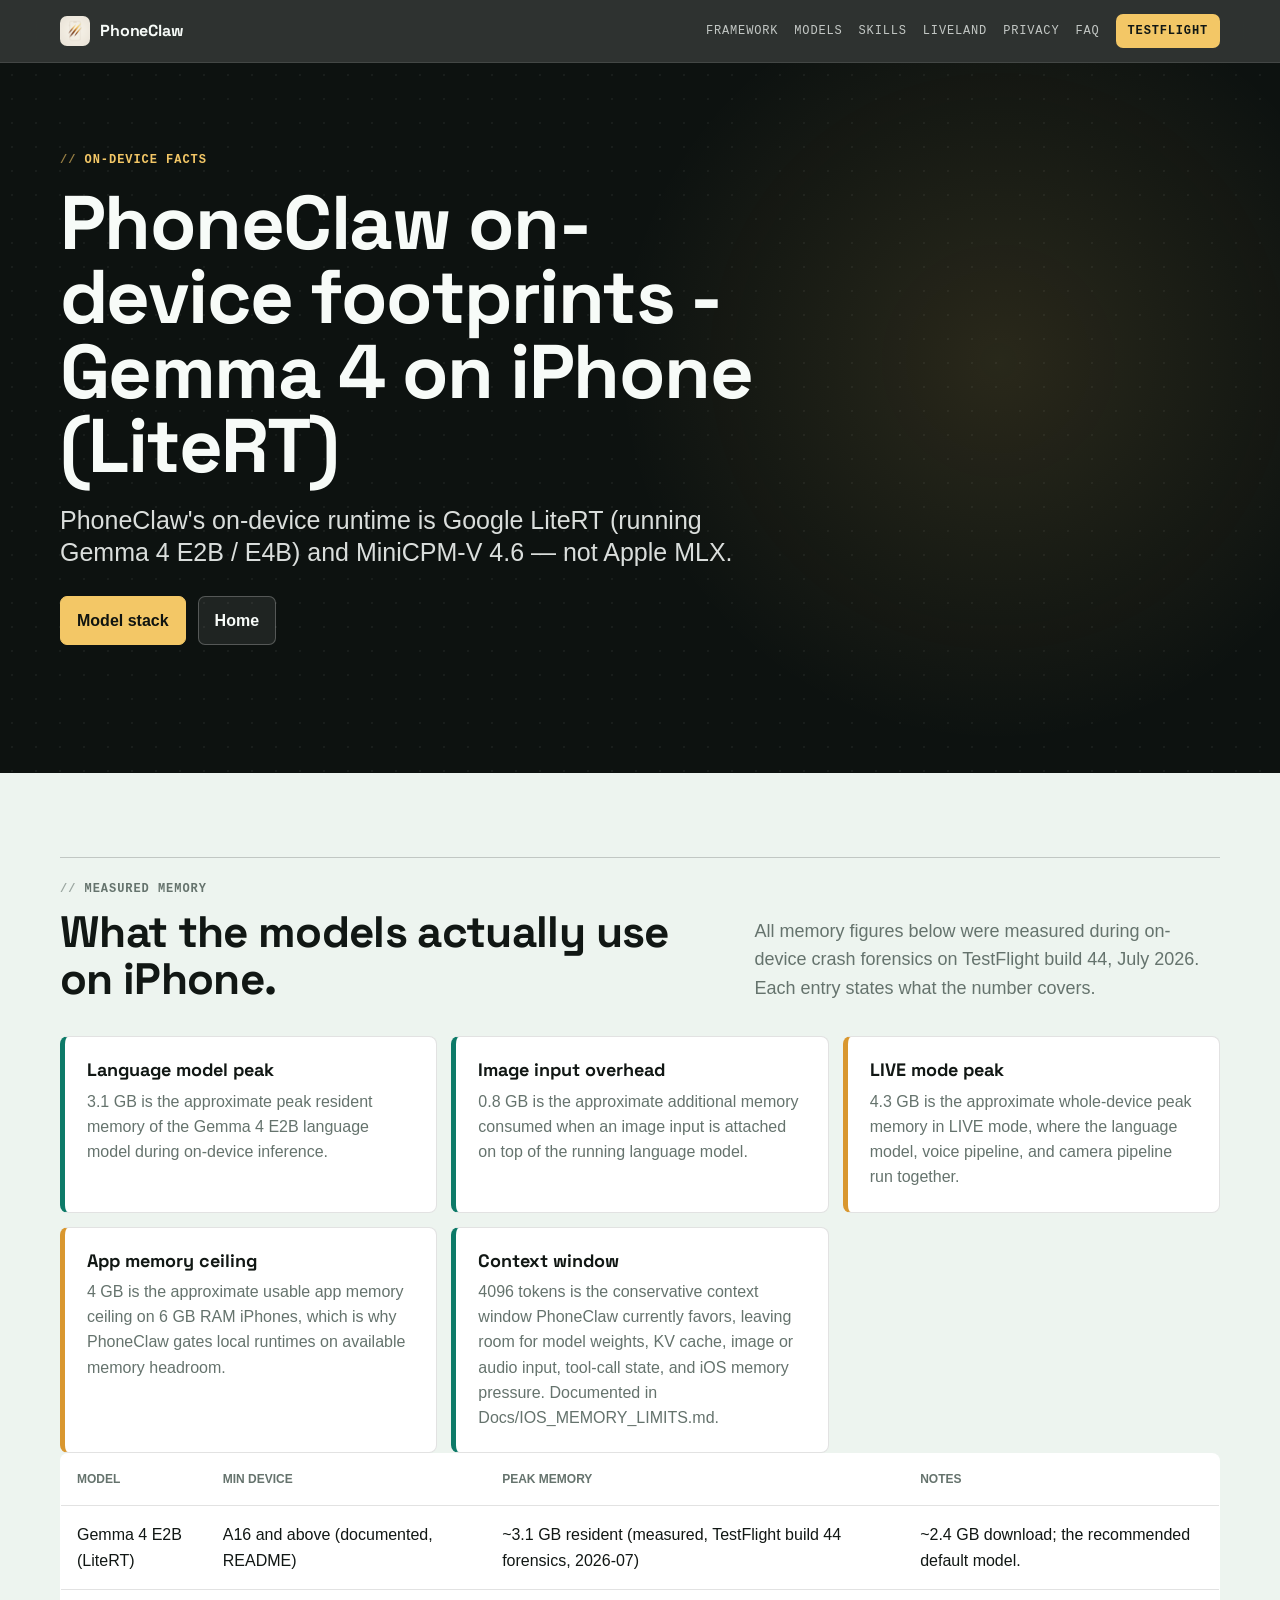
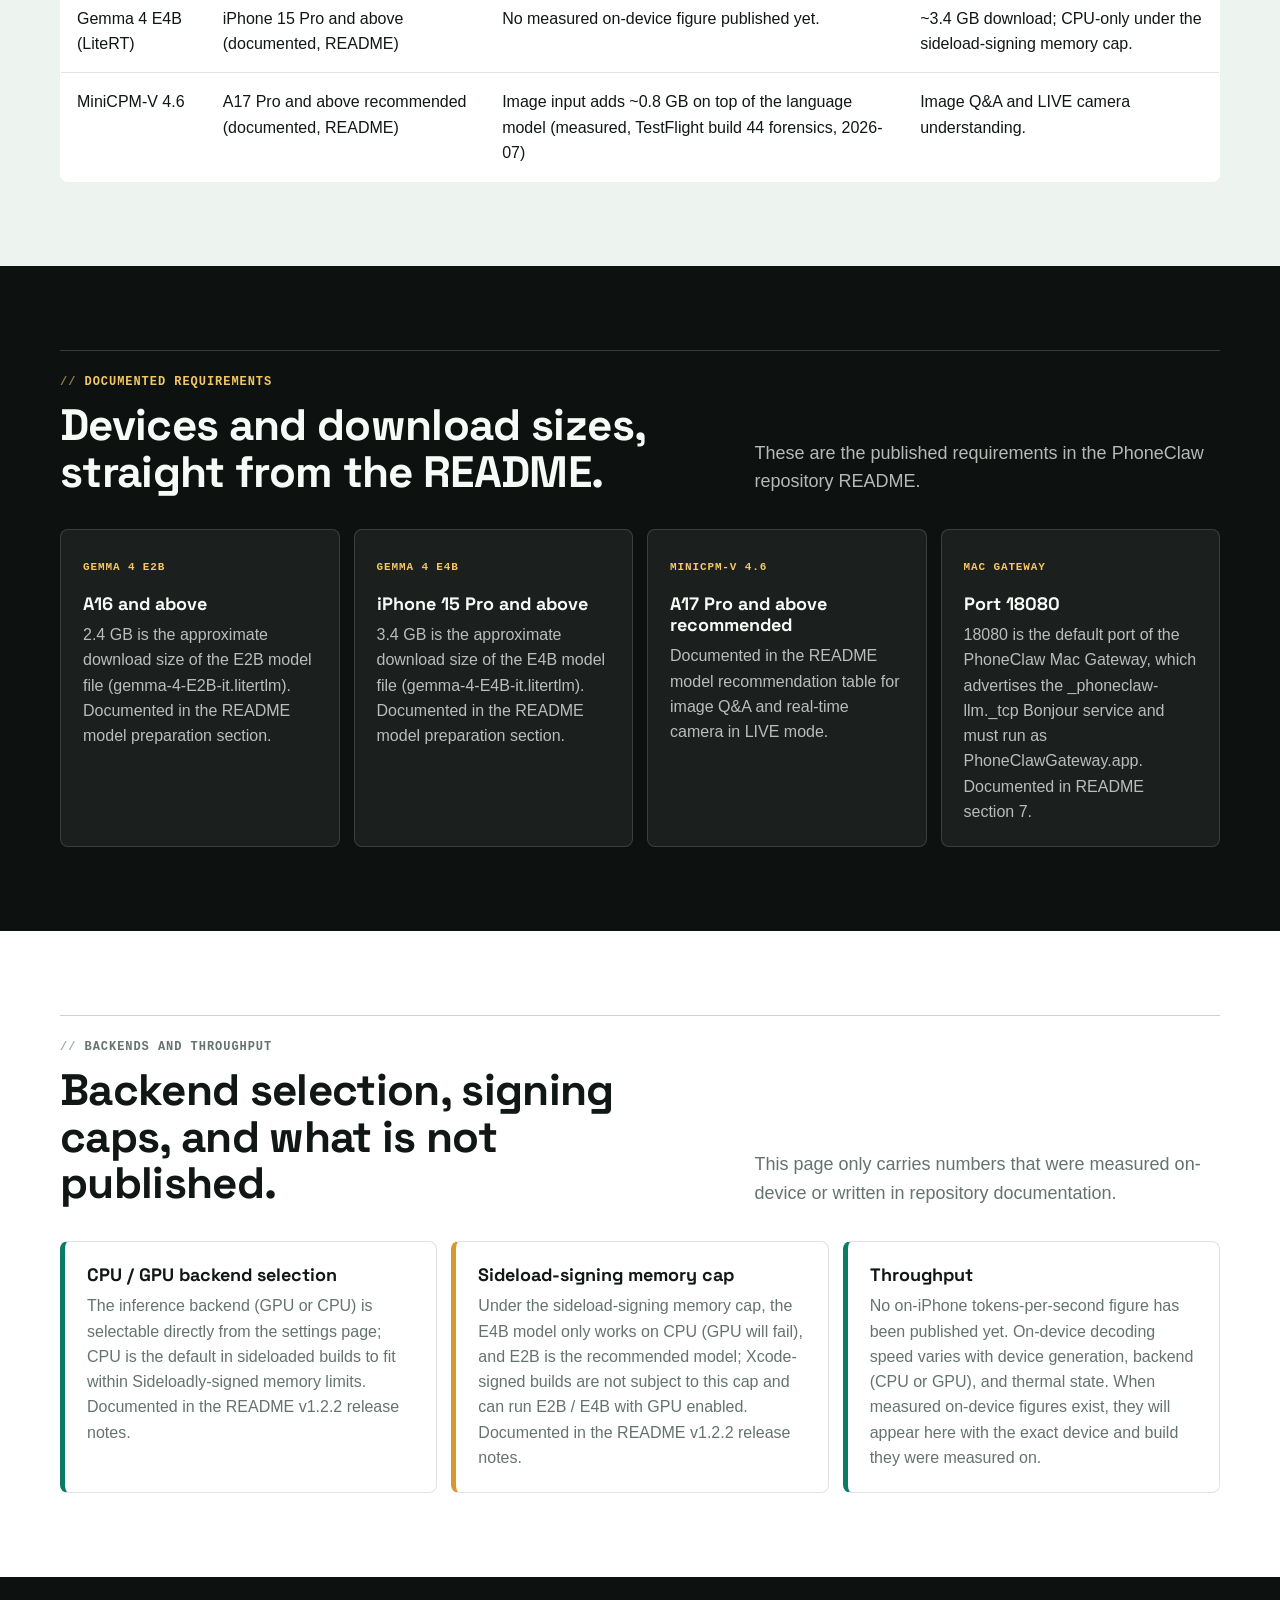
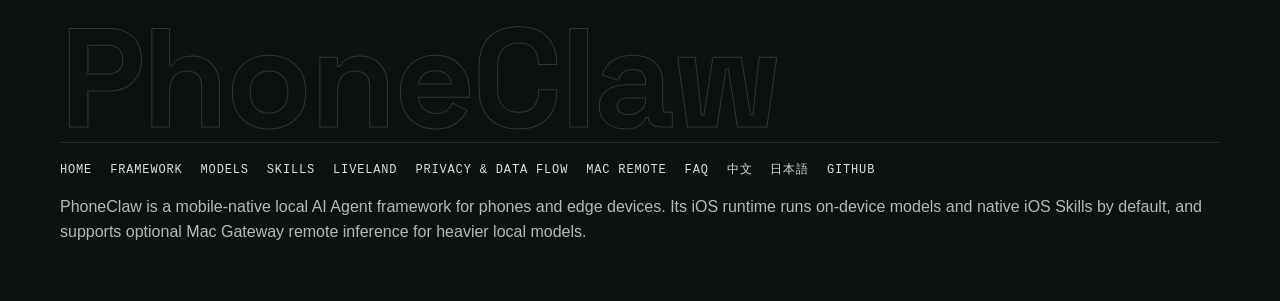
==== site/benchmarks/index.html @ a4906309 "Import PhoneClaw with default Crisp skill routing" ====
<!doctype html>
<html lang="en">
<head>
<meta charset="utf-8">
<meta name="viewport" content="width=device-width, initial-scale=1">
<title>PhoneClaw on-device footprints - Gemma 4 on iPhone (LiteRT)</title>
<meta name="description" content="Measured on-device memory footprints and documented device requirements for running Gemma 4 E2B / E4B via LiteRT and MiniCPM-V 4.6 on iPhone: peak resident memory, image-input overhead, LIVE mode peak, download sizes, and backend caveats.">
<meta name="robots" content="index,follow,max-image-preview:large">
<link rel="canonical" href="https://tangzhiyin.github.io/PhoneClaw_Crisp/benchmarks/">

<meta property="og:type" content="article">
<meta property="og:site_name" content="PhoneClaw">
<meta property="og:title" content="PhoneClaw on-device footprints - Gemma 4 on iPhone (LiteRT)">
<meta property="og:description" content="Measured memory footprints and documented device requirements for Gemma 4 E2B / E4B via LiteRT and MiniCPM-V 4.6 on iPhone. Every figure lists its source and measurement date.">
<meta property="og:url" content="https://tangzhiyin.github.io/PhoneClaw_Crisp/benchmarks/">
<meta property="og:image" content="https://tangzhiyin.github.io/PhoneClaw_Crisp/assets/social-card.png">
<meta name="twitter:card" content="summary_large_image">
<meta name="twitter:title" content="PhoneClaw on-device footprints - Gemma 4 on iPhone (LiteRT)">
<meta name="twitter:description" content="Measured memory footprints and documented device requirements for on-device Gemma 4 on iPhone.">
<meta name="twitter:image" content="https://tangzhiyin.github.io/PhoneClaw_Crisp/assets/social-card.png">

<link rel="icon" href="../assets/app-icon.png">
<link rel="stylesheet" href="../assets/style.css">
<script type="application/ld+json">
{
  "@context": "https://schema.org",
  "@graph": [
    {
      "@type": "TechArticle",
      "@id": "https://tangzhiyin.github.io/PhoneClaw_Crisp/benchmarks/#article",
      "headline": "PhoneClaw on-device footprints - Gemma 4 on iPhone (LiteRT)",
      "description": "Measured on-device memory footprints and documented device requirements for running Gemma 4 E2B / E4B via LiteRT and MiniCPM-V 4.6 on iPhone.",
      "url": "https://tangzhiyin.github.io/PhoneClaw_Crisp/benchmarks/",
      "image": "https://tangzhiyin.github.io/PhoneClaw_Crisp/assets/social-card.png",
      "datePublished": "2026-08-06",
      "dateModified": "2026-08-06",
      "author": {
        "@type": "Organization",
        "@id": "https://tangzhiyin.github.io/PhoneClaw_Crisp/#organization",
        "name": "PhoneClaw"
      },
      "about": {
        "@type": "SoftwareApplication",
        "@id": "https://tangzhiyin.github.io/PhoneClaw_Crisp/#software",
        "name": "PhoneClaw"
      }
    },
    {
      "@type": "BreadcrumbList",
      "@id": "https://tangzhiyin.github.io/PhoneClaw_Crisp/benchmarks/#breadcrumb",
      "itemListElement": [
        { "@type": "ListItem", "position": 1, "name": "PhoneClaw", "item": "https://tangzhiyin.github.io/PhoneClaw_Crisp/" },
        { "@type": "ListItem", "position": 2, "name": "On-device footprints", "item": "https://tangzhiyin.github.io/PhoneClaw_Crisp/benchmarks/" }
      ]
    }
  ]
}
</script>
</head>
<body>

<nav class="site-nav">
  <div class="wrap">
    <a class="brand" href="../"><img src="../assets/app-icon.png" alt="">PhoneClaw</a>
    <div class="nav-links">
      <a href="../mobile-agent-framework/">Framework</a>
      <a href="../on-device-gemma/">Models</a>
      <a href="../skills/">Skills</a>
      <a href="../liveland/">LiveLand</a>
      <a href="../privacy/">Privacy</a>
      <a href="../faq/">FAQ</a>
      <a class="nav-cta" href="https://testflight.apple.com/join/YuUSwq78">TestFlight</a>
    </div>
  </div>
</nav>

<header class="hero">
  <div class="wrap">
    <div class="hero-content">
      <p class="eyebrow">On-device facts</p>
      <h1>PhoneClaw on-device footprints - Gemma 4 on iPhone (LiteRT)</h1>
      <p class="lede">PhoneClaw's on-device runtime is Google LiteRT (running Gemma 4 E2B / E4B) and MiniCPM-V 4.6 — not Apple MLX.</p>
      <div class="hero-actions">
        <a class="button primary" href="../on-device-gemma/">Model stack</a>
        <a class="button" href="../">Home</a>
      </div>
    </div>
  </div>
</header>

<main>
  <section class="band light">
    <div class="wrap">
      <div class="section-head">
        <div>
          <p class="section-kicker">Measured memory</p>
          <h2>What the models actually use on iPhone.</h2>
        </div>
        <p class="section-copy">All memory figures below were measured during on-device crash forensics on TestFlight build 44, July 2026. Each entry states what the number covers.</p>
      </div>
      <div class="flow">
        <article class="data-row">
          <h3>Language model peak</h3>
          <p>3.1 GB is the approximate peak resident memory of the Gemma 4 E2B language model during on-device inference.</p>
        </article>
        <article class="data-row">
          <h3>Image input overhead</h3>
          <p>0.8 GB is the approximate additional memory consumed when an image input is attached on top of the running language model.</p>
        </article>
        <article class="data-row warn">
          <h3>LIVE mode peak</h3>
          <p>4.3 GB is the approximate whole-device peak memory in LIVE mode, where the language model, voice pipeline, and camera pipeline run together.</p>
        </article>
        <article class="data-row warn">
          <h3>App memory ceiling</h3>
          <p>4 GB is the approximate usable app memory ceiling on 6 GB RAM iPhones, which is why PhoneClaw gates local runtimes on available memory headroom.</p>
        </article>
        <article class="data-row">
          <h3>Context window</h3>
          <p>4096 tokens is the conservative context window PhoneClaw currently favors, leaving room for model weights, KV cache, image or audio input, tool-call state, and iOS memory pressure. Documented in Docs/IOS_MEMORY_LIMITS.md.</p>
        </article>
      </div>
      <table class="privacy-table">
        <thead>
          <tr><th>Model</th><th>Min device</th><th>Peak memory</th><th>Notes</th></tr>
        </thead>
        <tbody>
          <tr>
            <td data-label="Model">Gemma 4 E2B (LiteRT)</td>
            <td data-label="Min device">A16 and above (documented, README)</td>
            <td data-label="Peak memory">~3.1 GB resident (measured, TestFlight build 44 forensics, 2026-07)</td>
            <td data-label="Notes">~2.4 GB download; the recommended default model.</td>
          </tr>
          <tr>
            <td data-label="Model">Gemma 4 E4B (LiteRT)</td>
            <td data-label="Min device">iPhone 15 Pro and above (documented, README)</td>
            <td data-label="Peak memory">No measured on-device figure published yet.</td>
            <td data-label="Notes">~3.4 GB download; CPU-only under the sideload-signing memory cap.</td>
          </tr>
          <tr>
            <td data-label="Model">MiniCPM-V 4.6</td>
            <td data-label="Min device">A17 Pro and above recommended (documented, README)</td>
            <td data-label="Peak memory">Image input adds ~0.8 GB on top of the language model (measured, TestFlight build 44 forensics, 2026-07)</td>
            <td data-label="Notes">Image Q&amp;A and LIVE camera understanding.</td>
          </tr>
        </tbody>
      </table>
    </div>
  </section>

  <section class="band dark">
    <div class="wrap">
      <div class="section-head">
        <div>
          <p class="section-kicker">Documented requirements</p>
          <h2>Devices and download sizes, straight from the README.</h2>
        </div>
        <p class="section-copy">These are the published requirements in the PhoneClaw repository README.</p>
      </div>
      <div class="stack">
        <article class="panel">
          <span class="panel-label">Gemma 4 E2B</span>
          <h3>A16 and above</h3>
          <p>2.4 GB is the approximate download size of the E2B model file (gemma-4-E2B-it.litertlm). Documented in the README model preparation section.</p>
        </article>
        <article class="panel">
          <span class="panel-label">Gemma 4 E4B</span>
          <h3>iPhone 15 Pro and above</h3>
          <p>3.4 GB is the approximate download size of the E4B model file (gemma-4-E4B-it.litertlm). Documented in the README model preparation section.</p>
        </article>
        <article class="panel">
          <span class="panel-label">MiniCPM-V 4.6</span>
          <h3>A17 Pro and above recommended</h3>
          <p>Documented in the README model recommendation table for image Q&amp;A and real-time camera in LIVE mode.</p>
        </article>
        <article class="panel">
          <span class="panel-label">Mac Gateway</span>
          <h3>Port 18080</h3>
          <p>18080 is the default port of the PhoneClaw Mac Gateway, which advertises the _phoneclaw-llm._tcp Bonjour service and must run as PhoneClawGateway.app. Documented in README section 7.</p>
        </article>
      </div>
    </div>
  </section>

  <section class="band white">
    <div class="wrap">
      <div class="section-head">
        <div>
          <p class="section-kicker">Backends and throughput</p>
          <h2>Backend selection, signing caps, and what is not published.</h2>
        </div>
        <p class="section-copy">This page only carries numbers that were measured on-device or written in repository documentation.</p>
      </div>
      <div class="flow">
        <article class="data-row">
          <h3>CPU / GPU backend selection</h3>
          <p>The inference backend (GPU or CPU) is selectable directly from the settings page; CPU is the default in sideloaded builds to fit within Sideloadly-signed memory limits. Documented in the README v1.2.2 release notes.</p>
        </article>
        <article class="data-row warn">
          <h3>Sideload-signing memory cap</h3>
          <p>Under the sideload-signing memory cap, the E4B model only works on CPU (GPU will fail), and E2B is the recommended model; Xcode-signed builds are not subject to this cap and can run E2B / E4B with GPU enabled. Documented in the README v1.2.2 release notes.</p>
        </article>
        <article class="data-row">
          <h3>Throughput</h3>
          <p>No on-iPhone tokens-per-second figure has been published yet. On-device decoding speed varies with device generation, backend (CPU or GPU), and thermal state. When measured on-device figures exist, they will appear here with the exact device and build they were measured on.</p>
        </article>
      </div>
    </div>
  </section>
</main>

<footer class="footer">
  <div class="wrap">
    <p class="footer-word" aria-hidden="true">PhoneClaw</p>
    <div class="footer-row">
      <a href="../">Home</a>
      <a href="../mobile-agent-framework/">Framework</a>
      <a href="../on-device-gemma/">Models</a>
      <a href="../skills/">Skills</a>
      <a href="../liveland/">LiveLand</a>
      <a href="../privacy/">Privacy &amp; Data Flow</a>
      <a href="../mac-remote/">Mac Remote</a>
      <a href="../faq/">FAQ</a>
      <a href="../zh/">中文</a>
      <a href="../ja/">日本語</a>
      <a href="https://github.com/tangzhiyin/PhoneClaw_Crisp">GitHub</a>
    </div>
    <p>PhoneClaw is a mobile-native local AI Agent framework for phones and edge devices. Its iOS runtime runs on-device models and native iOS Skills by default, and supports optional Mac Gateway remote inference for heavier local models.</p>
  </div>
</footer>

</body>
</html>
---- site/assets/style.css ----
@import url("https://fonts.googleapis.com/css2?family=Space+Grotesk:wght@500;600;700&display=swap");

:root {
  --mono: ui-monospace, "SF Mono", SFMono-Regular, Menlo, Consolas, monospace;
  --display: "Space Grotesk", -apple-system, BlinkMacSystemFont, "Segoe UI", sans-serif;
  --ink: #111714;
  --ink-soft: #2f3a35;
  --muted: #65736d;
  --paper: #f6f8f5;
  --paper-2: #edf4ef;
  --panel: #ffffff;
  --line: rgba(17, 23, 20, 0.12);
  --line-strong: rgba(17, 23, 20, 0.2);
  --night: #0d1210;
  --night-2: #151c19;
  --cream: #fff8e7;
  --green: #0d7a68;
  --green-2: #0f9a7e;
  --blue: #2c67d8;
  --amber: #d9972f;
  --amber-2: #f3c766;
  --shadow: 0 22px 70px rgba(17, 23, 20, 0.12);
  --radius: 8px;
  --max: 1160px;
}

* { box-sizing: border-box; }

html {
  -webkit-text-size-adjust: 100%;
  scroll-behavior: smooth;
}

body {
  margin: 0;
  color: var(--ink);
  background: var(--paper);
  font-family: -apple-system, BlinkMacSystemFont, "Segoe UI", "PingFang SC",
    "Hiragino Sans", Roboto, Helvetica, Arial, sans-serif;
  font-size: 16px;
  line-height: 1.58;
  -webkit-font-smoothing: antialiased;
}

img {
  max-width: 100%;
  display: block;
}

a {
  color: inherit;
  text-underline-offset: 3px;
}

h1, h2, h3, p, figure {
  margin-top: 0;
}

.wrap {
  width: min(var(--max), calc(100% - 48px));
  margin: 0 auto;
}

.site-nav {
  position: sticky;
  top: 0;
  z-index: 20;
  color: #f7fbf8;
  background: rgba(13, 18, 16, 0.86);
  border-bottom: 1px solid rgba(255, 255, 255, 0.1);
  backdrop-filter: blur(18px) saturate(145%);
}

.site-nav .wrap {
  height: 62px;
  display: flex;
  align-items: center;
  gap: 22px;
}

.brand {
  display: inline-flex;
  align-items: center;
  gap: 10px;
  margin-right: auto;
  font-family: var(--display);
  font-weight: 700;
  letter-spacing: -0.01em;
  text-decoration: none;
}

.brand img {
  width: 30px;
  height: 30px;
  border-radius: 7px;
}

.nav-links {
  display: flex;
  align-items: center;
  gap: 16px;
}

.nav-links a {
  color: rgba(247, 251, 248, 0.74);
  font-family: var(--mono);
  font-size: 12px;
  letter-spacing: 0.07em;
  text-transform: uppercase;
  text-decoration: none;
  white-space: nowrap;
}

.nav-links a:hover,
.nav-links a:focus-visible {
  color: #ffffff;
}

.nav-cta {
  color: #111714 !important;
  background: var(--amber-2);
  padding: 8px 12px;
  border-radius: 7px;
  font-weight: 760;
}

.hero {
  color: #f7fbf8;
  min-height: 74svh;
  display: flex;
  align-items: center;
  position: relative;
  overflow: hidden;
  background:
    radial-gradient(560px 560px at 78% 42%, rgba(243, 199, 102, 0.12), transparent 68%),
    radial-gradient(rgba(247, 251, 248, 0.05) 1px, transparent 1px),
    var(--night);
  background-size: auto, 24px 24px, auto;
}

.hero-scrim {
  position: absolute;
  inset: auto 0 0;
  height: 96px;
  background: linear-gradient(0deg, var(--paper) 0%, rgba(246, 248, 245, 0) 100%);
  pointer-events: none;
}

.hero-content {
  position: relative;
  z-index: 1;
  width: min(760px, 100%);
  padding: 88px 0 104px;
}

.eyebrow,
.section-kicker,
.panel-label,
.card-mark {
  font-family: var(--mono);
  letter-spacing: 0.08em;
  text-transform: uppercase;
}

.eyebrow {
  color: var(--amber-2);
  margin: 0 0 16px;
  font-size: 12px;
  font-weight: 600;
}

.eyebrow::before {
  content: "// ";
  opacity: 0.6;
}

h1 {
  font-family: var(--display);
  font-size: 76px;
  line-height: 0.98;
  letter-spacing: -0.02em;
  margin-bottom: 20px;
}

.lede {
  max-width: 680px;
  color: rgba(247, 251, 248, 0.88);
  font-size: 25px;
  line-height: 1.28;
  margin-bottom: 28px;
}

.hero-actions {
  display: flex;
  flex-wrap: wrap;
  gap: 12px;
  margin-bottom: 24px;
}

.button {
  display: inline-flex;
  align-items: center;
  justify-content: center;
  min-height: 44px;
  padding: 11px 16px;
  border-radius: 7px;
  border: 1px solid rgba(255, 255, 255, 0.24);
  text-decoration: none;
  font-weight: 760;
  color: #f7fbf8;
  background: rgba(255, 255, 255, 0.08);
  transition: transform 140ms ease, background-color 140ms ease, border-color 140ms ease;
}

.button.primary {
  color: #101410;
  border-color: var(--amber-2);
  background: var(--amber-2);
}

.button.dark {
  color: #f7fbf8;
  border-color: #101410;
  background: #101410;
}

.button.light {
  color: var(--ink);
  border-color: var(--line);
  background: #ffffff;
}

.button:hover,
.button:focus-visible {
  transform: translateY(-1px);
}

.hero-proof {
  list-style: none;
  padding: 0;
  margin: 0 0 24px;
  display: grid;
  grid-template-columns: repeat(2, minmax(0, 1fr));
  gap: 10px;
  max-width: 720px;
}

.hero-proof li {
  min-height: 82px;
  padding: 14px 16px;
  border: 1px solid rgba(255, 255, 255, 0.16);
  border-radius: var(--radius);
  background: rgba(6, 10, 8, 0.36);
}

.hero-proof strong,
.hero-proof span {
  display: block;
}

.hero-proof strong {
  color: #ffffff;
  font-size: 14px;
  margin-bottom: 4px;
}

.hero-proof span {
  color: rgba(247, 251, 248, 0.72);
  font-size: 13px;
  line-height: 1.35;
}

.disamb {
  max-width: 650px;
  color: rgba(247, 251, 248, 0.72);
  font-size: 14px;
  margin-bottom: 0;
}

/* ---- Hero device: CSS phone with Dynamic Island agent status ---- */

.hero-grid {
  display: grid;
  grid-template-columns: minmax(0, 1fr) 340px;
  gap: 56px;
  align-items: center;
  width: 100%;
}

.hero-device {
  display: flex;
  justify-content: center;
  position: relative;
  z-index: 1;
}

.phone {
  position: relative;
  width: 300px;
  height: 560px;
  padding: 64px 22px 30px;
  border-radius: 46px;
  border: 1px solid rgba(247, 251, 248, 0.22);
  background:
    linear-gradient(165deg, rgba(255, 255, 255, 0.055), rgba(255, 255, 255, 0.015) 55%),
    #0a0e0c;
  box-shadow:
    0 0 0 6px rgba(6, 10, 8, 0.85),
    0 0 0 7px rgba(247, 251, 248, 0.1),
    0 42px 110px rgba(0, 0, 0, 0.5);
}

.island {
  position: absolute;
  top: 18px;
  left: 50%;
  transform: translateX(-50%);
  display: flex;
  align-items: center;
  gap: 8px;
  min-width: 128px;
  height: 34px;
  padding: 0 14px;
  border-radius: 999px;
  background: #000000;
  border: 1px solid rgba(247, 251, 248, 0.14);
  animation: island-breathe 10s ease-in-out infinite;
}

.island-dot {
  width: 7px;
  height: 7px;
  border-radius: 50%;
  background: var(--amber-2);
  animation: dot-pulse 2s ease-in-out infinite;
}

.island-stages {
  position: relative;
  display: block;
  width: 104px;
  height: 14px;
}

.island-stages span {
  position: absolute;
  inset: 0;
  color: rgba(247, 251, 248, 0.92);
  font-family: var(--mono);
  font-size: 11px;
  line-height: 14px;
  letter-spacing: 0.06em;
  text-transform: uppercase;
  opacity: 0;
  animation: stage-cycle 10s infinite;
}

.island-stages span:nth-child(2) { animation-delay: 2s; }
.island-stages span:nth-child(3) { animation-delay: 4s; }
.island-stages span:nth-child(4) { animation-delay: 6s; }
.island-stages span:nth-child(5) { animation-delay: 8s; }

@keyframes stage-cycle {
  0% { opacity: 0; transform: translateY(4px); }
  3%, 17% { opacity: 1; transform: translateY(0); }
  20%, 100% { opacity: 0; transform: translateY(-4px); }
}

@keyframes dot-pulse {
  0%, 100% { opacity: 1; }
  50% { opacity: 0.35; }
}

@keyframes island-breathe {
  0%, 100% { box-shadow: 0 0 0 0 rgba(243, 199, 102, 0); }
  50% { box-shadow: 0 0 22px 0 rgba(243, 199, 102, 0.18); }
}

.trace {
  display: flex;
  flex-direction: column;
  gap: 12px;
  font-family: var(--mono);
  font-size: 12.5px;
  line-height: 1.45;
}

.trace p {
  margin: 0;
  opacity: 0;
  animation: trace-in 10s infinite;
}

.trace p:nth-child(1) { animation-delay: 0.4s; }
.trace p:nth-child(2) { animation-delay: 2.2s; }
.trace p:nth-child(3) { animation-delay: 4.2s; }
.trace p:nth-child(4) { animation-delay: 6.2s; }
.trace p:nth-child(5) { animation-delay: 8.2s; }

@keyframes trace-in {
  0% { opacity: 0; transform: translateY(5px); }
  2.5%, 96% { opacity: 1; transform: translateY(0); }
  100% { opacity: 0; }
}

.trace-user {
  color: #f7fbf8;
  padding: 10px 12px;
  border-radius: 12px 12px 12px 4px;
  border: 1px solid rgba(247, 251, 248, 0.16);
  background: rgba(255, 255, 255, 0.06);
}

.trace-line {
  color: rgba(247, 251, 248, 0.66);
  padding-left: 2px;
}

.t-label {
  display: inline-block;
  min-width: 46px;
  color: rgba(243, 199, 102, 0.85);
}

.trace-done {
  color: #f7fbf8;
  padding: 10px 12px;
  border-radius: 12px 12px 4px 12px;
  border: 1px solid rgba(243, 199, 102, 0.34);
  background: rgba(243, 199, 102, 0.08);
}

.phone-home {
  position: absolute;
  bottom: 12px;
  left: 50%;
  transform: translateX(-50%);
  width: 108px;
  height: 4px;
  border-radius: 999px;
  background: rgba(247, 251, 248, 0.28);
}

@media (prefers-reduced-motion: reduce) {
  .island,
  .island-dot,
  .island-stages span,
  .trace p {
    animation: none;
  }
  .island-stages span:last-child,
  .trace p {
    opacity: 1;
  }
  .island-stages span:not(:last-child) { opacity: 0; }
}

.band {
  padding: 84px 0;
}

.band.tight { padding: 58px 0; }
.band.dark { color: #f7fbf8; background: var(--night); }
.band.light { background: var(--paper-2); }
.band.white { background: #ffffff; }

.section-head {
  display: grid;
  grid-template-columns: minmax(0, 0.95fr) minmax(280px, 0.68fr);
  gap: 44px;
  align-items: end;
  margin-bottom: 34px;
}

.section-head {
  border-top: 1px solid var(--line-strong);
  padding-top: 22px;
}

.dark .section-head {
  border-top-color: rgba(255, 255, 255, 0.18);
}

.section-kicker {
  color: var(--muted);
  font-size: 12px;
  font-weight: 600;
  margin-bottom: 10px;
}

.section-kicker::before {
  content: "// ";
  opacity: 0.6;
}

.dark .section-kicker { color: var(--amber-2); }

h2 {
  font-family: var(--display);
  font-size: 44px;
  line-height: 1.06;
  letter-spacing: -0.015em;
  margin-bottom: 0;
}

h3 {
  font-family: var(--display);
  letter-spacing: 0;
}

.section-copy {
  color: var(--muted);
  font-size: 18px;
  margin-bottom: 0;
}

.dark .section-copy { color: rgba(247, 251, 248, 0.72); }

.fact-grid {
  display: grid;
  grid-template-columns: repeat(4, minmax(0, 1fr));
  gap: 14px;
}

.fact-card,
.tile,
.panel,
.step,
.data-row {
  border: 1px solid var(--line);
  background: var(--panel);
  border-radius: var(--radius);
}

.fact-card {
  min-height: 260px;
  padding: 22px;
}

.card-mark {
  display: inline-flex;
  min-width: 34px;
  height: 26px;
  padding: 0 8px;
  align-items: center;
  justify-content: center;
  color: var(--muted);
  background: transparent;
  border: 1px solid var(--line-strong);
  border-radius: 6px;
  font-size: 11px;
  font-weight: 600;
  margin-bottom: 22px;
}

.fact-card h3,
.tile h3,
.panel h3,
.step h3,
.data-row h3 {
  font-size: 18px;
  line-height: 1.18;
  margin-bottom: 8px;
}

.fact-card p,
.tile p,
.panel p,
.step p,
.data-row p {
  color: var(--muted);
  margin-bottom: 0;
}

.product-grid {
  display: grid;
  grid-template-columns: 1.08fr 0.92fr;
  gap: 26px;
  align-items: stretch;
}

.showcase {
  position: relative;
  min-height: 500px;
  margin: 0;
  overflow: hidden;
  border: 1px solid var(--line);
  border-radius: var(--radius);
  background: #0d1210;
  box-shadow: var(--shadow);
}

.showcase img {
  width: 100%;
  height: 100%;
  min-height: 500px;
  object-fit: cover;
}

.showcase.glyph img {
  width: 112px;
  height: 112px;
  min-height: 0;
  margin: 104px auto 0;
  object-fit: contain;
}

.showcase::after {
  content: "";
  position: absolute;
  inset: 0;
  background: linear-gradient(180deg, rgba(13, 18, 16, 0.04) 22%, rgba(13, 18, 16, 0.82) 100%);
  pointer-events: none;
}

.showcase figcaption {
  position: absolute;
  left: 28px;
  right: 28px;
  bottom: 26px;
  z-index: 1;
  color: #f7fbf8;
}

.showcase figcaption strong,
.showcase figcaption span {
  display: block;
}

.showcase figcaption strong {
  font-size: 28px;
  line-height: 1.08;
  margin-bottom: 8px;
}

.showcase figcaption span {
  color: rgba(247, 251, 248, 0.76);
}

.capability-grid {
  display: grid;
  grid-template-columns: repeat(2, minmax(0, 1fr));
  gap: 14px;
}

.tile {
  min-height: 174px;
  padding: 20px;
}

.tile img {
  width: 38px;
  height: 38px;
  border-radius: 9px;
  margin-bottom: 16px;
  object-fit: cover;
}

.stack {
  display: grid;
  grid-template-columns: repeat(4, minmax(0, 1fr));
  gap: 14px;
}

.panel {
  padding: 22px;
  min-height: 214px;
}

.panel-label {
  display: inline-block;
  color: var(--muted);
  font-size: 11px;
  font-weight: 600;
  margin-bottom: 16px;
}

.dark .panel {
  color: #f7fbf8;
  background: rgba(255, 255, 255, 0.06);
  border-color: rgba(255, 255, 255, 0.14);
}

.dark .panel p { color: rgba(247, 251, 248, 0.72); }
.dark .panel-label { color: var(--amber-2); }

.flow {
  display: grid;
  grid-template-columns: repeat(3, minmax(0, 1fr));
  gap: 14px;
}

.data-row {
  padding: 22px;
  border-left: 5px solid var(--green);
}

.data-row.warn { border-left-color: var(--amber); }
.data-row.remote { border-left-color: var(--blue); }

.faq-list {
  display: grid;
  gap: 14px;
}

.faq-list .data-row h2 {
  font-size: 24px;
  line-height: 1.12;
  margin-bottom: 10px;
}

.mac-layout {
  display: grid;
  grid-template-columns: 0.9fr 1.1fr;
  gap: 36px;
  align-items: center;
}

.device-cluster {
  min-height: 380px;
  position: relative;
  border-radius: var(--radius);
  background: linear-gradient(135deg, #151c19, #0d1210);
  border: 1px solid rgba(255, 255, 255, 0.12);
  overflow: hidden;
}

.device-cluster::before {
  content: "";
  position: absolute;
  inset: 18px;
  border: 1px solid rgba(255, 255, 255, 0.08);
  border-radius: var(--radius);
}

.phone-shape,
.mac-shape {
  position: absolute;
  border: 1px solid rgba(247, 251, 248, 0.24);
  background: rgba(255, 255, 255, 0.06);
  box-shadow: 0 28px 80px rgba(0, 0, 0, 0.34);
}

.phone-shape {
  width: 168px;
  height: 306px;
  left: 42px;
  top: 38px;
  border-radius: 32px;
}

.phone-shape img {
  width: 70px;
  height: 70px;
  margin: 116px auto 0;
  border-radius: 17px;
}

.mac-shape {
  width: 310px;
  height: 198px;
  right: 38px;
  bottom: 52px;
  border-radius: 15px;
}

.mac-shape::after {
  content: "";
  position: absolute;
  left: 36px;
  right: 36px;
  bottom: -18px;
  height: 18px;
  background: rgba(255, 255, 255, 0.16);
  border-radius: 0 0 8px 8px;
}

.mac-shape code {
  position: absolute;
  left: 24px;
  top: 26px;
  color: var(--amber-2);
  font-size: 13px;
  background: transparent;
}

.signal {
  position: absolute;
  left: 194px;
  top: 166px;
  color: var(--amber-2);
  font-weight: 820;
}

.steps {
  display: grid;
  gap: 12px;
}

.step {
  padding: 18px 20px;
  display: grid;
  grid-template-columns: 42px 1fr;
  gap: 14px;
  align-items: start;
}

.step-num {
  width: 34px;
  height: 34px;
  border-radius: 50%;
  display: grid;
  place-items: center;
  color: #111714;
  background: var(--amber-2);
  font-weight: 820;
}

.privacy-table {
  width: 100%;
  border-collapse: collapse;
  background: #ffffff;
  border: 1px solid var(--line);
  border-radius: var(--radius);
  overflow: hidden;
  display: table;
}

.privacy-table th,
.privacy-table td {
  padding: 16px;
  border-bottom: 1px solid var(--line);
  text-align: left;
  vertical-align: top;
}

.privacy-table tr:last-child td { border-bottom: none; }

.privacy-table th {
  color: var(--muted);
  font-size: 12px;
  text-transform: uppercase;
  letter-spacing: 0;
}

.status {
  display: inline-flex;
  padding: 4px 8px;
  border-radius: 999px;
  font-size: 12px;
  font-weight: 820;
  background: #e3f4ee;
  color: var(--green);
  white-space: nowrap;
}

.status.warn {
  background: #fff3cf;
  color: #785100;
}

.lang-note {
  color: var(--muted);
  margin-top: 26px;
}

.footer {
  color: rgba(247, 251, 248, 0.72);
  background: var(--night);
  padding: 38px 0 58px;
  overflow: hidden;
}

.footer-word {
  font-family: var(--display);
  font-weight: 700;
  font-size: clamp(64px, 11vw, 148px);
  line-height: 0.9;
  letter-spacing: -0.02em;
  color: transparent;
  -webkit-text-stroke: 1px rgba(247, 251, 248, 0.16);
  user-select: none;
  margin: 0 0 30px;
  white-space: nowrap;
}

.footer-row {
  display: flex;
  flex-wrap: wrap;
  gap: 18px;
  margin-bottom: 14px;
  padding-top: 18px;
  border-top: 1px solid rgba(255, 255, 255, 0.12);
}

.footer a {
  color: rgba(247, 251, 248, 0.88);
  font-family: var(--mono);
  font-size: 12px;
  letter-spacing: 0.07em;
  text-transform: uppercase;
  text-decoration: none;
}

.footer p { margin-bottom: 0; }

code {
  font-family: ui-monospace, SFMono-Regular, Menlo, Consolas, monospace;
  background: rgba(17, 23, 20, 0.08);
  padding: 2px 6px;
  border-radius: 5px;
}

.dark code {
  color: var(--amber-2);
  background: rgba(255, 255, 255, 0.08);
}

@media (max-width: 980px) {
  .nav-links { display: none; }

  .hero {
    min-height: auto;
    background:
      radial-gradient(420px 420px at 50% 18%, rgba(243, 199, 102, 0.1), transparent 68%),
      radial-gradient(rgba(247, 251, 248, 0.05) 1px, transparent 1px),
      var(--night);
    background-size: auto, 24px 24px, auto;
  }

  .hero-grid {
    grid-template-columns: 1fr;
    gap: 40px;
  }

  .hero-device {
    padding-bottom: 72px;
  }

  .phone {
    width: 268px;
    height: 540px;
    padding-top: 58px;
  }

  .hero-content {
    padding: 84px 0 96px;
  }

  .hero-grid .hero-content {
    padding: 72px 0 48px;
  }

  h1 { font-size: 60px; }
  h2 { font-size: 38px; }
  .lede { font-size: 23px; }

  .section-head,
  .product-grid,
  .mac-layout {
    grid-template-columns: 1fr;
  }

  .fact-grid,
  .stack,
  .flow {
    grid-template-columns: repeat(2, minmax(0, 1fr));
  }

  .showcase,
  .showcase img {
    min-height: 420px;
  }
}

@media (max-width: 660px) {
  .wrap { width: min(100% - 28px, var(--max)); }
  .site-nav .wrap { height: 58px; }
  .hero { min-height: auto; }
  .hero-device { padding-bottom: 56px; }
  .phone { width: 244px; height: 500px; }
  .hero-content { padding: 64px 0 78px; }
  .hero-grid .hero-content { padding: 56px 0 40px; }
  h1 { font-size: 48px; }
  h2 { font-size: 32px; }
  .lede { font-size: 20px; }
  .button { width: 100%; }
  .hero-proof {
    display: none;
  }
  .fact-grid,
  .capability-grid,
  .stack,
  .flow {
    grid-template-columns: 1fr;
  }
  .hero-proof li { min-height: auto; }
  .band { padding: 58px 0; }
  .fact-card { min-height: auto; }
  .showcase,
  .showcase img {
    min-height: 360px;
  }
  .showcase figcaption {
    left: 18px;
    right: 18px;
    bottom: 18px;
  }
  .showcase figcaption strong { font-size: 22px; }
  .privacy-table,
  .privacy-table tbody,
  .privacy-table tr,
  .privacy-table th,
  .privacy-table td {
    display: block;
  }
  .privacy-table thead { display: none; }
  .privacy-table tr { border-bottom: 1px solid var(--line); }
  .privacy-table tr:last-child { border-bottom: none; }
  .privacy-table td { border-bottom: none; padding: 12px 14px; }
  .privacy-table td::before {
    content: attr(data-label);
    display: block;
    color: var(--muted);
    font-size: 11px;
    text-transform: uppercase;
    letter-spacing: 0;
    margin-bottom: 4px;
  }
  .device-cluster { min-height: 430px; }
  .phone-shape { left: 24px; top: 34px; width: 138px; height: 252px; }
  .phone-shape img { width: 58px; height: 58px; margin-top: 96px; }
  .mac-shape { right: 20px; bottom: 54px; width: 230px; height: 152px; }
  .signal { left: 150px; top: 154px; font-size: 13px; }
}
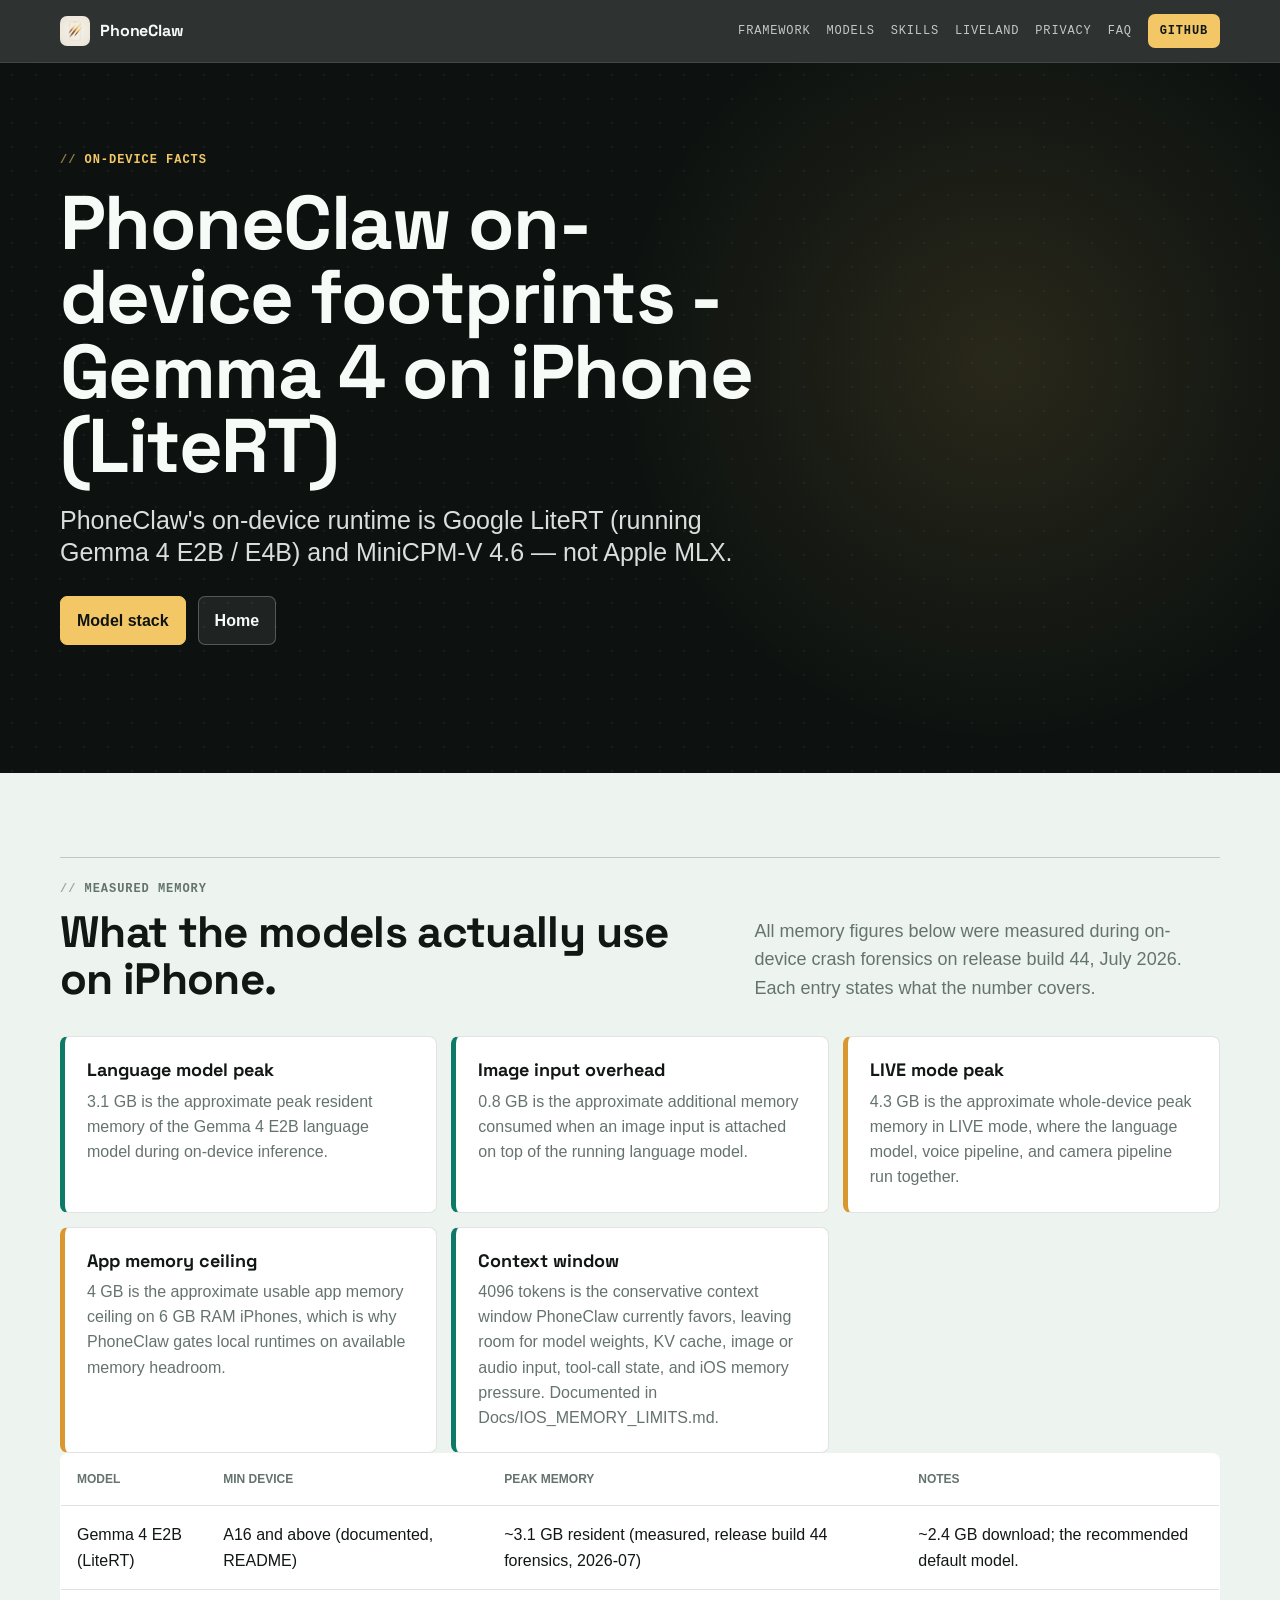
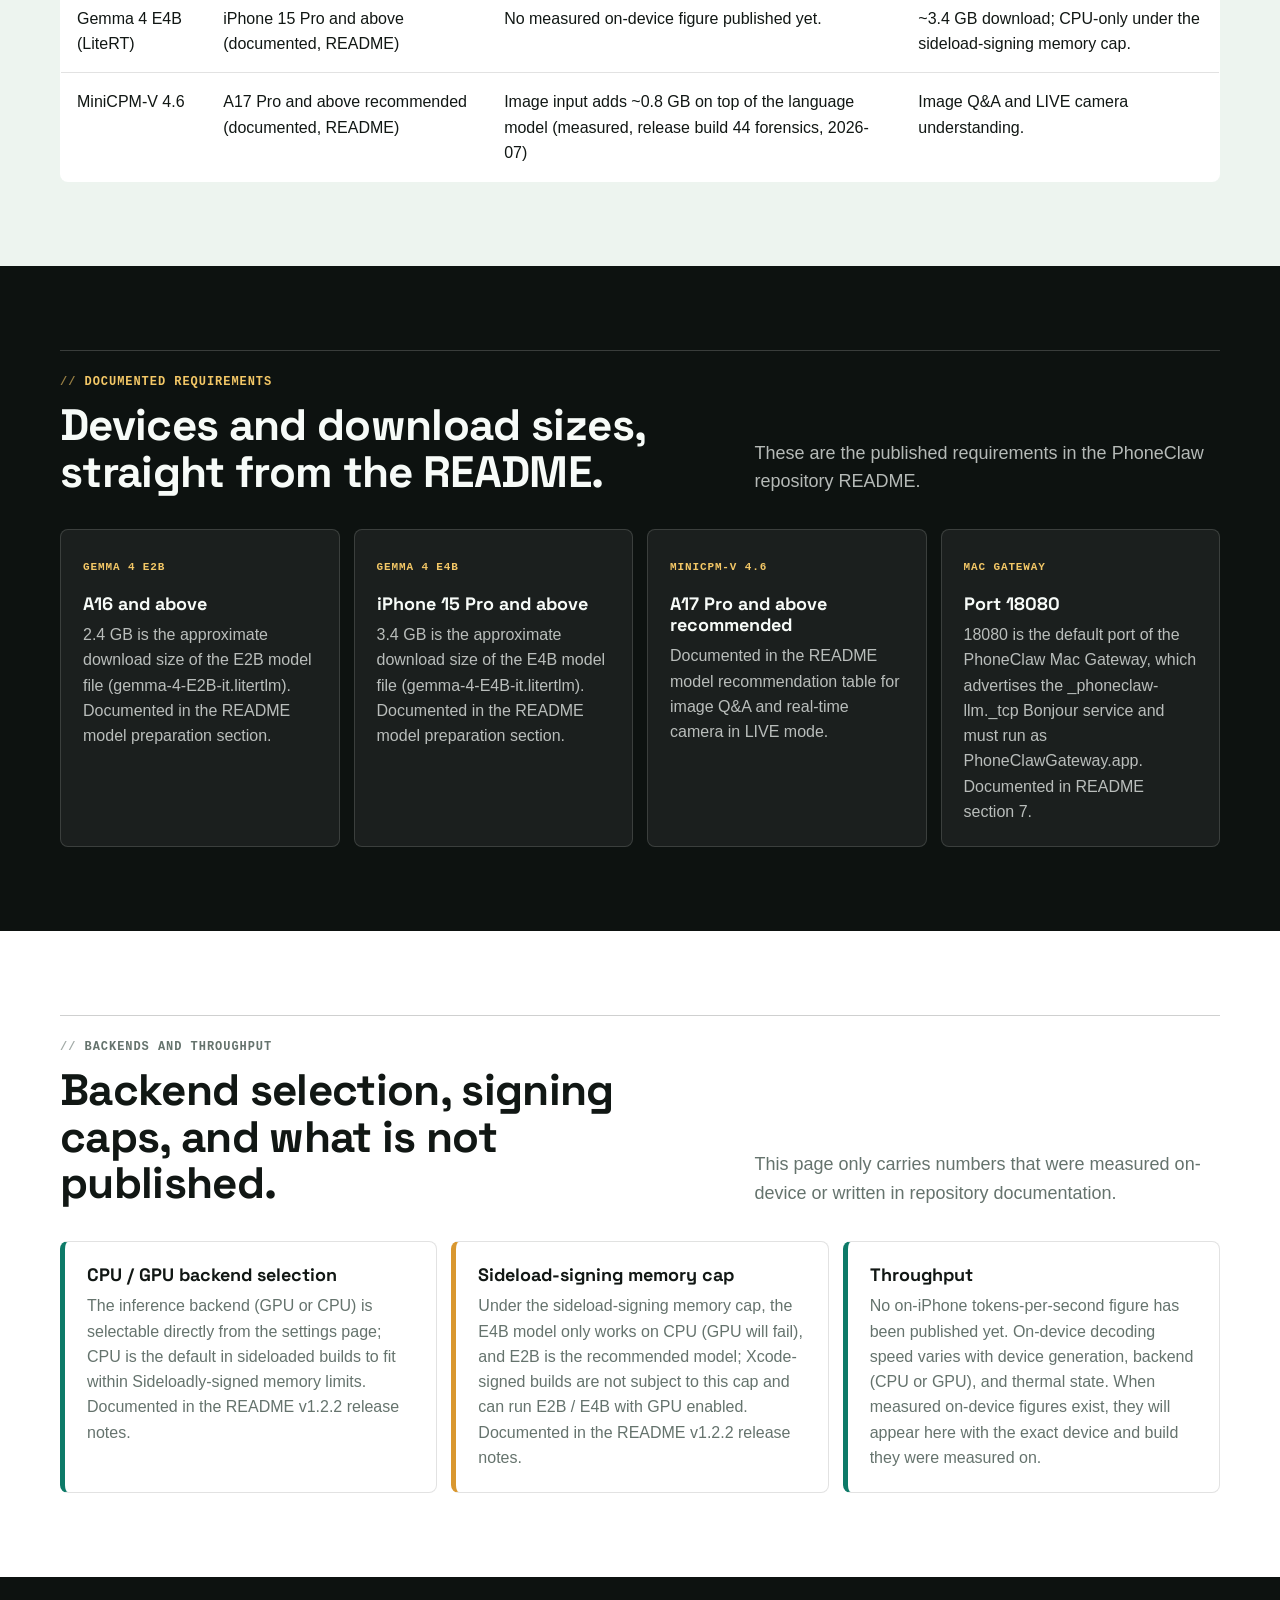
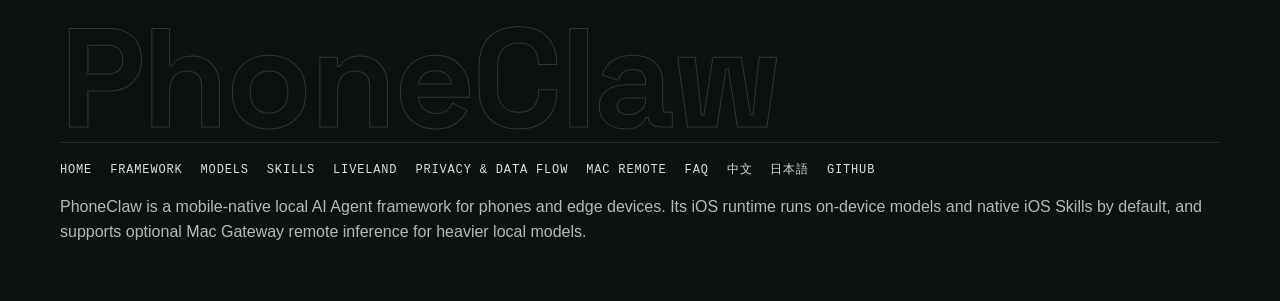
==== commit 73617fdf: "Remove TestFlight references and add iOS CI Replace beta distribution links with source-build guidan" ====
--- a/site/benchmarks/index.html
+++ b/site/benchmarks/index.html
@@ -69,7 +69,7 @@
       <a href="../liveland/">LiveLand</a>
       <a href="../privacy/">Privacy</a>
       <a href="../faq/">FAQ</a>
-      <a class="nav-cta" href="https://testflight.apple.com/join/YuUSwq78">TestFlight</a>
+      <a class="nav-cta" href="https://github.com/tangzhiyin/PhoneClaw_Crisp">GitHub</a>
     </div>
   </div>
 </nav>
@@ -96,7 +96,7 @@
           <p class="section-kicker">Measured memory</p>
           <h2>What the models actually use on iPhone.</h2>
         </div>
-        <p class="section-copy">All memory figures below were measured during on-device crash forensics on TestFlight build 44, July 2026. Each entry states what the number covers.</p>
+        <p class="section-copy">All memory figures below were measured during on-device crash forensics on release build 44, July 2026. Each entry states what the number covers.</p>
       </div>
       <div class="flow">
         <article class="data-row">
@@ -128,7 +128,7 @@
           <tr>
             <td data-label="Model">Gemma 4 E2B (LiteRT)</td>
             <td data-label="Min device">A16 and above (documented, README)</td>
-            <td data-label="Peak memory">~3.1 GB resident (measured, TestFlight build 44 forensics, 2026-07)</td>
+            <td data-label="Peak memory">~3.1 GB resident (measured, release build 44 forensics, 2026-07)</td>
             <td data-label="Notes">~2.4 GB download; the recommended default model.</td>
           </tr>
           <tr>
@@ -140,7 +140,7 @@
           <tr>
             <td data-label="Model">MiniCPM-V 4.6</td>
             <td data-label="Min device">A17 Pro and above recommended (documented, README)</td>
-            <td data-label="Peak memory">Image input adds ~0.8 GB on top of the language model (measured, TestFlight build 44 forensics, 2026-07)</td>
+            <td data-label="Peak memory">Image input adds ~0.8 GB on top of the language model (measured, release build 44 forensics, 2026-07)</td>
             <td data-label="Notes">Image Q&amp;A and LIVE camera understanding.</td>
           </tr>
         </tbody>
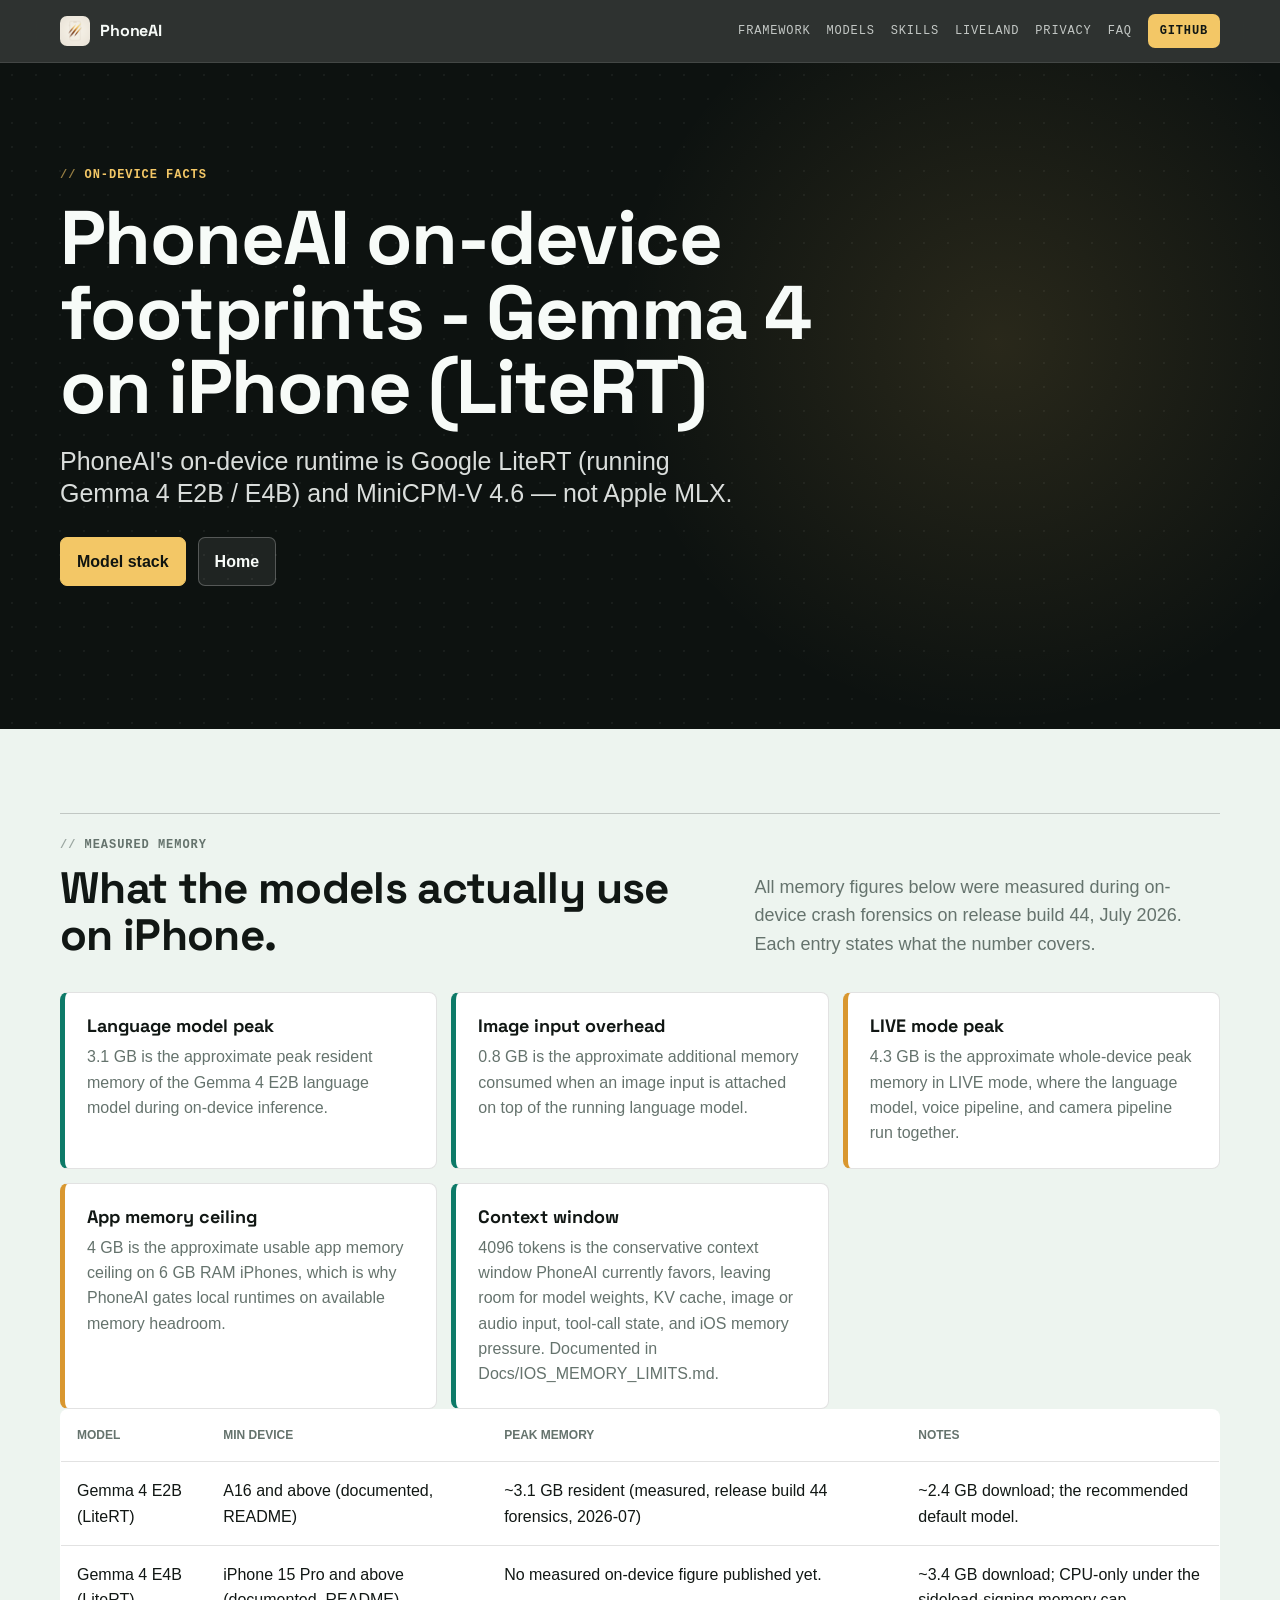
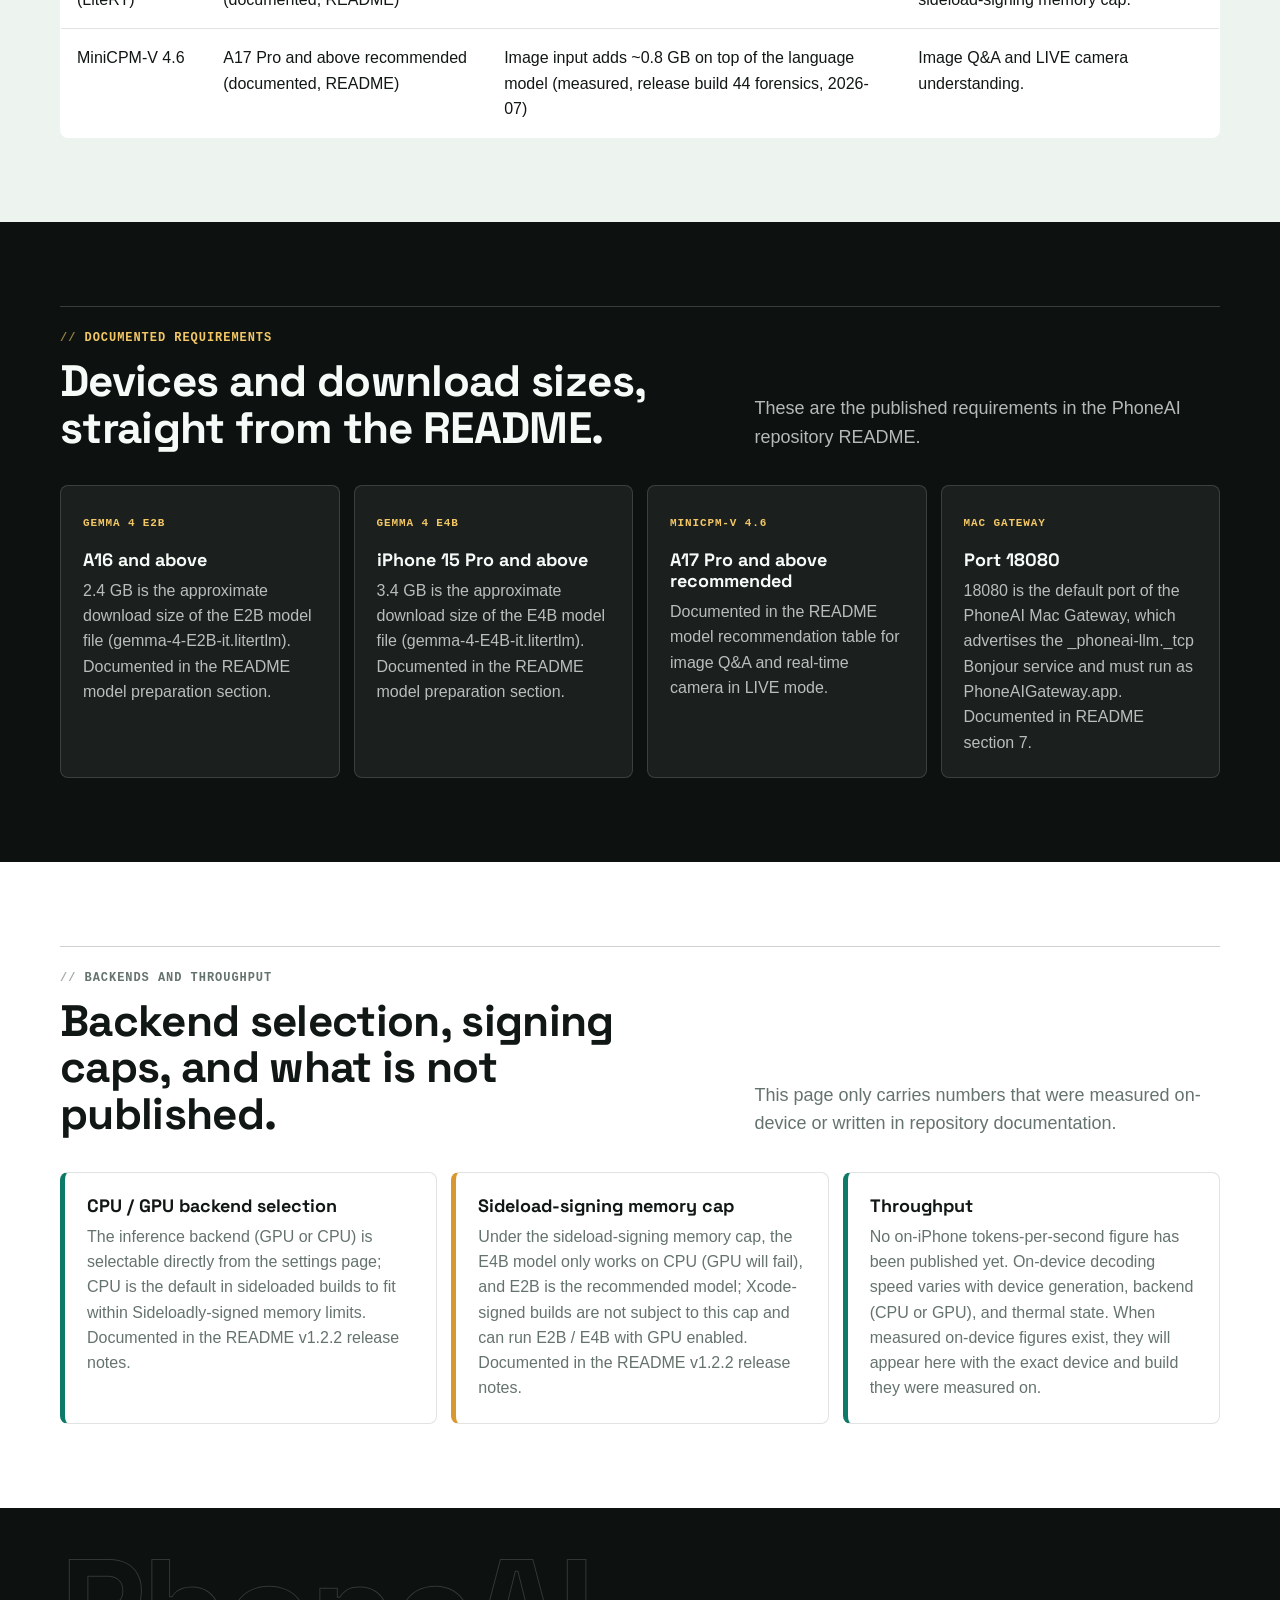
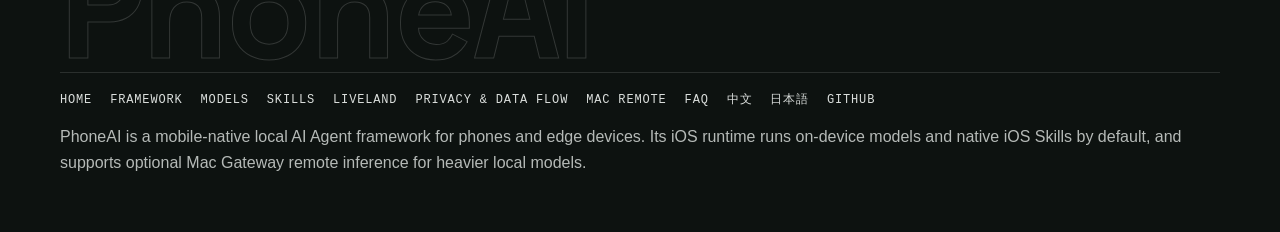
==== commit e9ee452a: "Rename application and repository to PhoneAI Complete the PhoneAI migration, repair device and Simul" ====
--- a/site/benchmarks/index.html
+++ b/site/benchmarks/index.html
@@ -3,21 +3,21 @@
 <head>
 <meta charset="utf-8">
 <meta name="viewport" content="width=device-width, initial-scale=1">
-<title>PhoneClaw on-device footprints - Gemma 4 on iPhone (LiteRT)</title>
+<title>PhoneAI on-device footprints - Gemma 4 on iPhone (LiteRT)</title>
 <meta name="description" content="Measured on-device memory footprints and documented device requirements for running Gemma 4 E2B / E4B via LiteRT and MiniCPM-V 4.6 on iPhone: peak resident memory, image-input overhead, LIVE mode peak, download sizes, and backend caveats.">
 <meta name="robots" content="index,follow,max-image-preview:large">
-<link rel="canonical" href="https://tangzhiyin.github.io/PhoneClaw_Crisp/benchmarks/">
+<link rel="canonical" href="https://tangzhiyin.github.io/PhoneAI/benchmarks/">
 
 <meta property="og:type" content="article">
-<meta property="og:site_name" content="PhoneClaw">
-<meta property="og:title" content="PhoneClaw on-device footprints - Gemma 4 on iPhone (LiteRT)">
+<meta property="og:site_name" content="PhoneAI">
+<meta property="og:title" content="PhoneAI on-device footprints - Gemma 4 on iPhone (LiteRT)">
 <meta property="og:description" content="Measured memory footprints and documented device requirements for Gemma 4 E2B / E4B via LiteRT and MiniCPM-V 4.6 on iPhone. Every figure lists its source and measurement date.">
-<meta property="og:url" content="https://tangzhiyin.github.io/PhoneClaw_Crisp/benchmarks/">
-<meta property="og:image" content="https://tangzhiyin.github.io/PhoneClaw_Crisp/assets/social-card.png">
+<meta property="og:url" content="https://tangzhiyin.github.io/PhoneAI/benchmarks/">
+<meta property="og:image" content="https://tangzhiyin.github.io/PhoneAI/assets/social-card.png">
 <meta name="twitter:card" content="summary_large_image">
-<meta name="twitter:title" content="PhoneClaw on-device footprints - Gemma 4 on iPhone (LiteRT)">
+<meta name="twitter:title" content="PhoneAI on-device footprints - Gemma 4 on iPhone (LiteRT)">
 <meta name="twitter:description" content="Measured memory footprints and documented device requirements for on-device Gemma 4 on iPhone.">
-<meta name="twitter:image" content="https://tangzhiyin.github.io/PhoneClaw_Crisp/assets/social-card.png">
+<meta name="twitter:image" content="https://tangzhiyin.github.io/PhoneAI/assets/social-card.png">
 
 <link rel="icon" href="../assets/app-icon.png">
 <link rel="stylesheet" href="../assets/style.css">
@@ -27,30 +27,30 @@
   "@graph": [
     {
       "@type": "TechArticle",
-      "@id": "https://tangzhiyin.github.io/PhoneClaw_Crisp/benchmarks/#article",
-      "headline": "PhoneClaw on-device footprints - Gemma 4 on iPhone (LiteRT)",
+      "@id": "https://tangzhiyin.github.io/PhoneAI/benchmarks/#article",
+      "headline": "PhoneAI on-device footprints - Gemma 4 on iPhone (LiteRT)",
       "description": "Measured on-device memory footprints and documented device requirements for running Gemma 4 E2B / E4B via LiteRT and MiniCPM-V 4.6 on iPhone.",
-      "url": "https://tangzhiyin.github.io/PhoneClaw_Crisp/benchmarks/",
-      "image": "https://tangzhiyin.github.io/PhoneClaw_Crisp/assets/social-card.png",
+      "url": "https://tangzhiyin.github.io/PhoneAI/benchmarks/",
+      "image": "https://tangzhiyin.github.io/PhoneAI/assets/social-card.png",
       "datePublished": "2026-08-06",
       "dateModified": "2026-08-06",
       "author": {
         "@type": "Organization",
-        "@id": "https://tangzhiyin.github.io/PhoneClaw_Crisp/#organization",
-        "name": "PhoneClaw"
+        "@id": "https://tangzhiyin.github.io/PhoneAI/#organization",
+        "name": "PhoneAI"
       },
       "about": {
         "@type": "SoftwareApplication",
-        "@id": "https://tangzhiyin.github.io/PhoneClaw_Crisp/#software",
-        "name": "PhoneClaw"
+        "@id": "https://tangzhiyin.github.io/PhoneAI/#software",
+        "name": "PhoneAI"
       }
     },
     {
       "@type": "BreadcrumbList",
-      "@id": "https://tangzhiyin.github.io/PhoneClaw_Crisp/benchmarks/#breadcrumb",
+      "@id": "https://tangzhiyin.github.io/PhoneAI/benchmarks/#breadcrumb",
       "itemListElement": [
-        { "@type": "ListItem", "position": 1, "name": "PhoneClaw", "item": "https://tangzhiyin.github.io/PhoneClaw_Crisp/" },
-        { "@type": "ListItem", "position": 2, "name": "On-device footprints", "item": "https://tangzhiyin.github.io/PhoneClaw_Crisp/benchmarks/" }
+        { "@type": "ListItem", "position": 1, "name": "PhoneAI", "item": "https://tangzhiyin.github.io/PhoneAI/" },
+        { "@type": "ListItem", "position": 2, "name": "On-device footprints", "item": "https://tangzhiyin.github.io/PhoneAI/benchmarks/" }
       ]
     }
   ]
@@ -61,7 +61,7 @@
 
 <nav class="site-nav">
   <div class="wrap">
-    <a class="brand" href="../"><img src="../assets/app-icon.png" alt="">PhoneClaw</a>
+    <a class="brand" href="../"><img src="../assets/app-icon.png" alt="">PhoneAI</a>
     <div class="nav-links">
       <a href="../mobile-agent-framework/">Framework</a>
       <a href="../on-device-gemma/">Models</a>
@@ -69,7 +69,7 @@
       <a href="../liveland/">LiveLand</a>
       <a href="../privacy/">Privacy</a>
       <a href="../faq/">FAQ</a>
-      <a class="nav-cta" href="https://github.com/tangzhiyin/PhoneClaw_Crisp">GitHub</a>
+      <a class="nav-cta" href="https://github.com/tangzhiyin/PhoneAI">GitHub</a>
     </div>
   </div>
 </nav>
@@ -78,8 +78,8 @@
   <div class="wrap">
     <div class="hero-content">
       <p class="eyebrow">On-device facts</p>
-      <h1>PhoneClaw on-device footprints - Gemma 4 on iPhone (LiteRT)</h1>
-      <p class="lede">PhoneClaw's on-device runtime is Google LiteRT (running Gemma 4 E2B / E4B) and MiniCPM-V 4.6 — not Apple MLX.</p>
+      <h1>PhoneAI on-device footprints - Gemma 4 on iPhone (LiteRT)</h1>
+      <p class="lede">PhoneAI's on-device runtime is Google LiteRT (running Gemma 4 E2B / E4B) and MiniCPM-V 4.6 — not Apple MLX.</p>
       <div class="hero-actions">
         <a class="button primary" href="../on-device-gemma/">Model stack</a>
         <a class="button" href="../">Home</a>
@@ -113,11 +113,11 @@
         </article>
         <article class="data-row warn">
           <h3>App memory ceiling</h3>
-          <p>4 GB is the approximate usable app memory ceiling on 6 GB RAM iPhones, which is why PhoneClaw gates local runtimes on available memory headroom.</p>
+          <p>4 GB is the approximate usable app memory ceiling on 6 GB RAM iPhones, which is why PhoneAI gates local runtimes on available memory headroom.</p>
         </article>
         <article class="data-row">
           <h3>Context window</h3>
-          <p>4096 tokens is the conservative context window PhoneClaw currently favors, leaving room for model weights, KV cache, image or audio input, tool-call state, and iOS memory pressure. Documented in Docs/IOS_MEMORY_LIMITS.md.</p>
+          <p>4096 tokens is the conservative context window PhoneAI currently favors, leaving room for model weights, KV cache, image or audio input, tool-call state, and iOS memory pressure. Documented in Docs/IOS_MEMORY_LIMITS.md.</p>
         </article>
       </div>
       <table class="privacy-table">
@@ -155,7 +155,7 @@
           <p class="section-kicker">Documented requirements</p>
           <h2>Devices and download sizes, straight from the README.</h2>
         </div>
-        <p class="section-copy">These are the published requirements in the PhoneClaw repository README.</p>
+        <p class="section-copy">These are the published requirements in the PhoneAI repository README.</p>
       </div>
       <div class="stack">
         <article class="panel">
@@ -176,7 +176,7 @@
         <article class="panel">
           <span class="panel-label">Mac Gateway</span>
           <h3>Port 18080</h3>
-          <p>18080 is the default port of the PhoneClaw Mac Gateway, which advertises the _phoneclaw-llm._tcp Bonjour service and must run as PhoneClawGateway.app. Documented in README section 7.</p>
+          <p>18080 is the default port of the PhoneAI Mac Gateway, which advertises the _phoneai-llm._tcp Bonjour service and must run as PhoneAIGateway.app. Documented in README section 7.</p>
         </article>
       </div>
     </div>
@@ -211,7 +211,7 @@
 
 <footer class="footer">
   <div class="wrap">
-    <p class="footer-word" aria-hidden="true">PhoneClaw</p>
+    <p class="footer-word" aria-hidden="true">PhoneAI</p>
     <div class="footer-row">
       <a href="../">Home</a>
       <a href="../mobile-agent-framework/">Framework</a>
@@ -223,9 +223,9 @@
       <a href="../faq/">FAQ</a>
       <a href="../zh/">中文</a>
       <a href="../ja/">日本語</a>
-      <a href="https://github.com/tangzhiyin/PhoneClaw_Crisp">GitHub</a>
-    </div>
-    <p>PhoneClaw is a mobile-native local AI Agent framework for phones and edge devices. Its iOS runtime runs on-device models and native iOS Skills by default, and supports optional Mac Gateway remote inference for heavier local models.</p>
+      <a href="https://github.com/tangzhiyin/PhoneAI">GitHub</a>
+    </div>
+    <p>PhoneAI is a mobile-native local AI Agent framework for phones and edge devices. Its iOS runtime runs on-device models and native iOS Skills by default, and supports optional Mac Gateway remote inference for heavier local models.</p>
   </div>
 </footer>
 
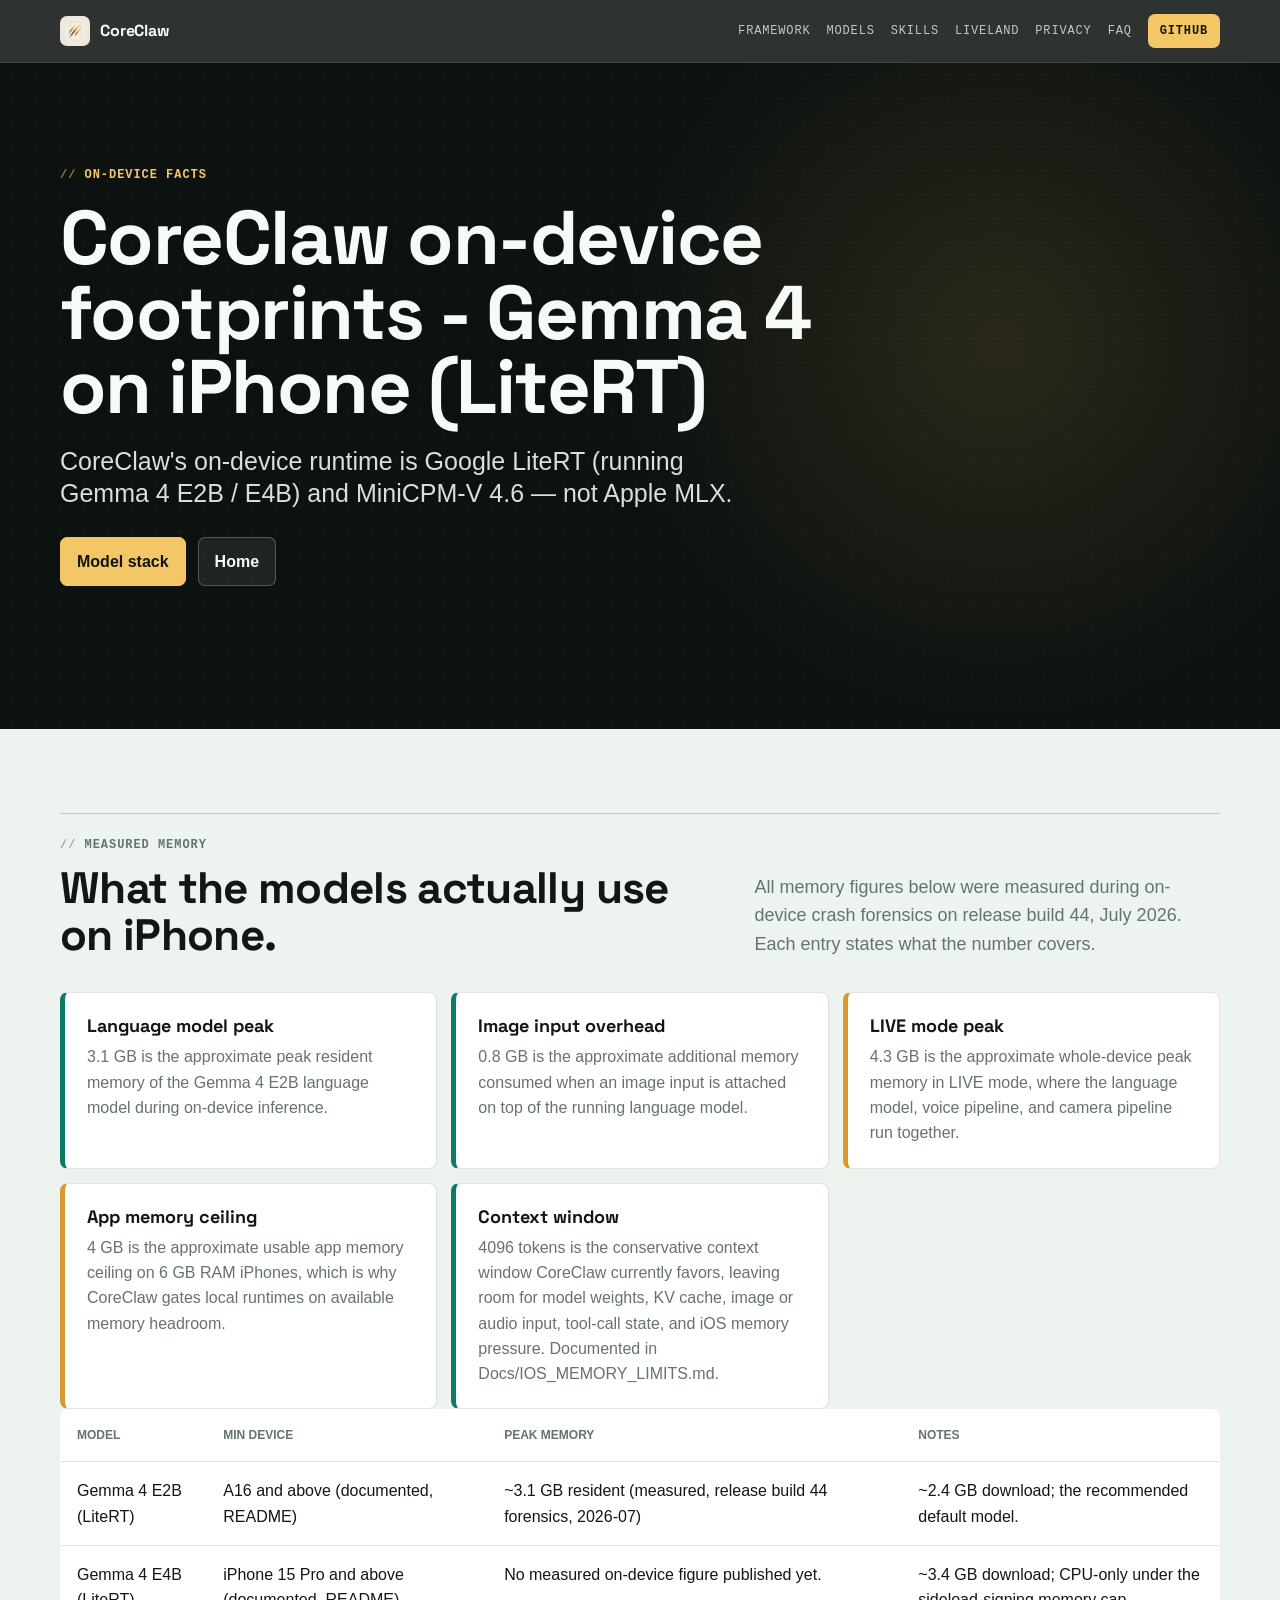
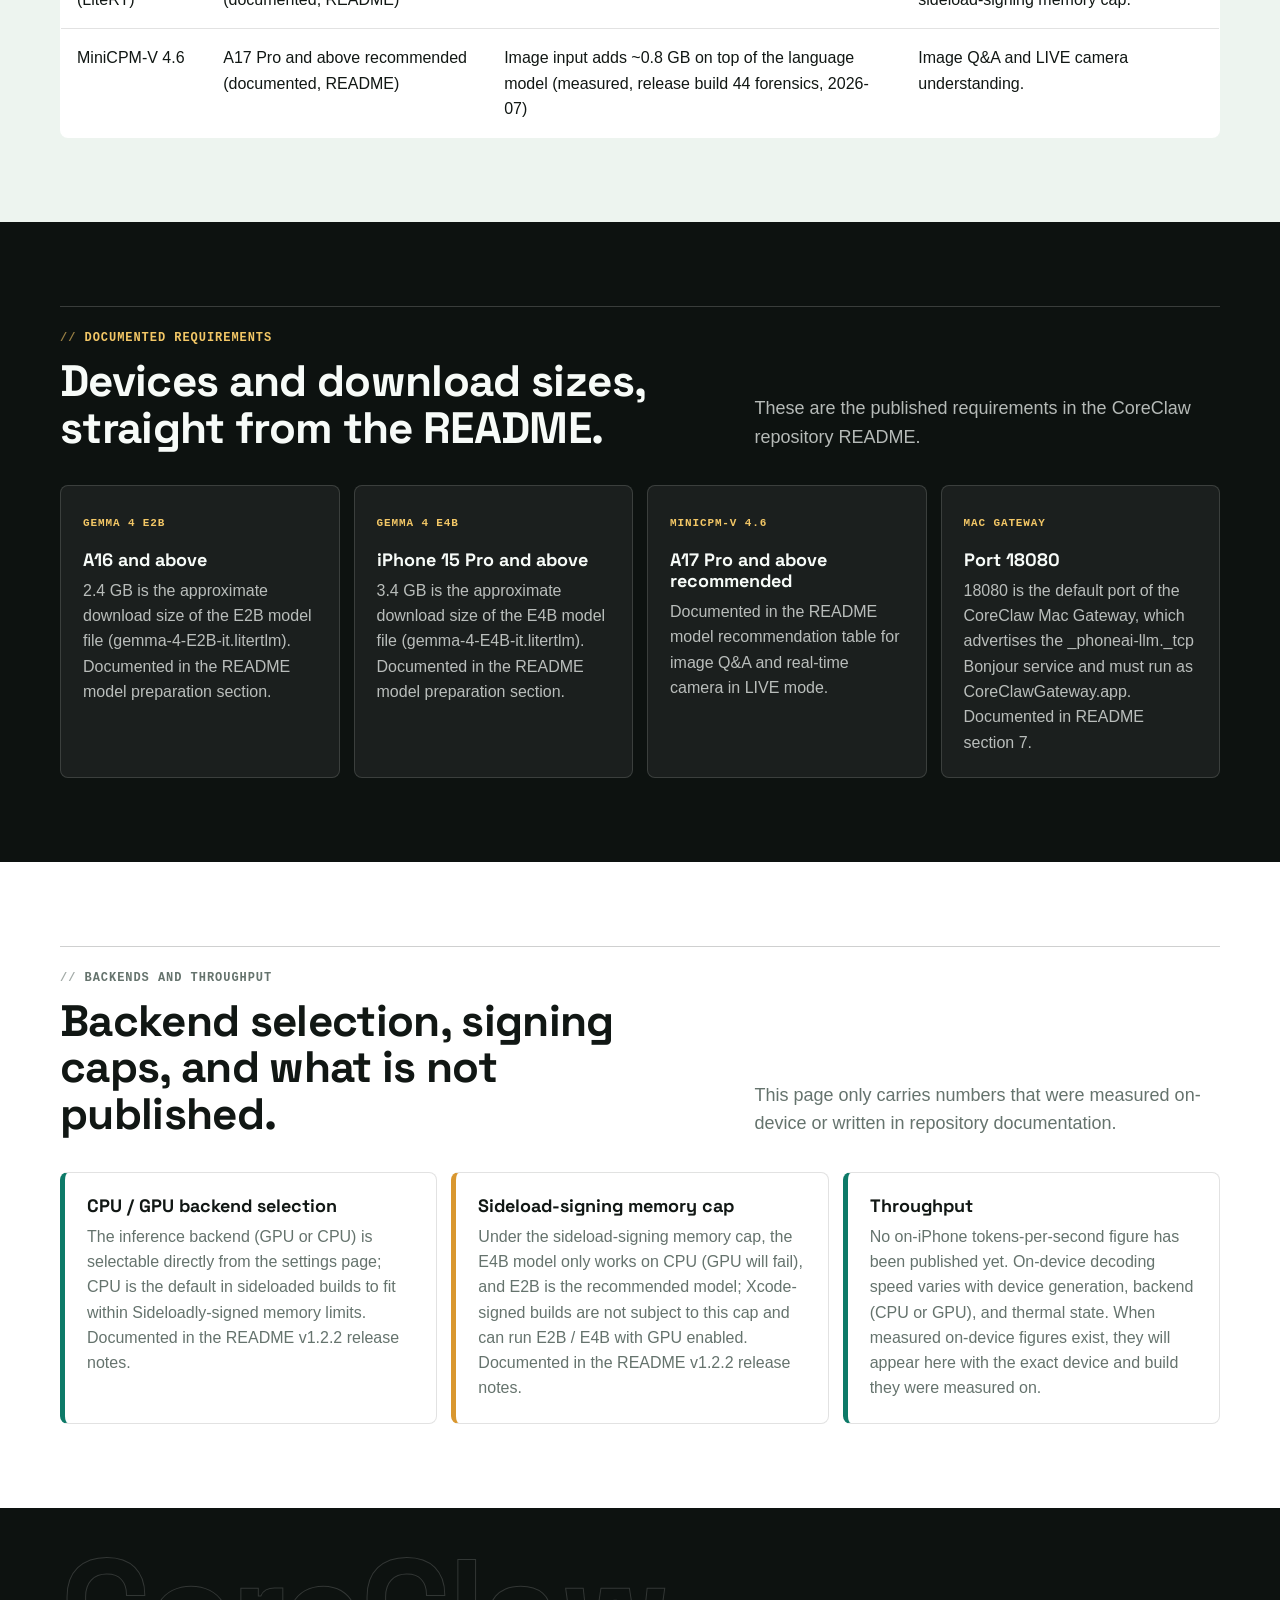
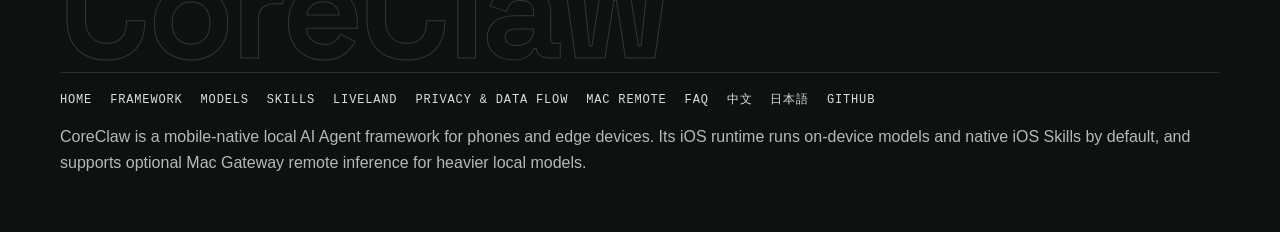
==== commit 13bbcf74: "Rename application to CoreClaw Rename the app, Xcode workspace, targets, packages, tests, documentat" ====
--- a/site/benchmarks/index.html
+++ b/site/benchmarks/index.html
@@ -3,21 +3,21 @@
 <head>
 <meta charset="utf-8">
 <meta name="viewport" content="width=device-width, initial-scale=1">
-<title>PhoneAI on-device footprints - Gemma 4 on iPhone (LiteRT)</title>
+<title>CoreClaw on-device footprints - Gemma 4 on iPhone (LiteRT)</title>
 <meta name="description" content="Measured on-device memory footprints and documented device requirements for running Gemma 4 E2B / E4B via LiteRT and MiniCPM-V 4.6 on iPhone: peak resident memory, image-input overhead, LIVE mode peak, download sizes, and backend caveats.">
 <meta name="robots" content="index,follow,max-image-preview:large">
-<link rel="canonical" href="https://tangzhiyin.github.io/PhoneAI/benchmarks/">
+<link rel="canonical" href="https://tangzhiyin.github.io/CoreClaw/benchmarks/">
 
 <meta property="og:type" content="article">
-<meta property="og:site_name" content="PhoneAI">
-<meta property="og:title" content="PhoneAI on-device footprints - Gemma 4 on iPhone (LiteRT)">
+<meta property="og:site_name" content="CoreClaw">
+<meta property="og:title" content="CoreClaw on-device footprints - Gemma 4 on iPhone (LiteRT)">
 <meta property="og:description" content="Measured memory footprints and documented device requirements for Gemma 4 E2B / E4B via LiteRT and MiniCPM-V 4.6 on iPhone. Every figure lists its source and measurement date.">
-<meta property="og:url" content="https://tangzhiyin.github.io/PhoneAI/benchmarks/">
-<meta property="og:image" content="https://tangzhiyin.github.io/PhoneAI/assets/social-card.png">
+<meta property="og:url" content="https://tangzhiyin.github.io/CoreClaw/benchmarks/">
+<meta property="og:image" content="https://tangzhiyin.github.io/CoreClaw/assets/social-card.png">
 <meta name="twitter:card" content="summary_large_image">
-<meta name="twitter:title" content="PhoneAI on-device footprints - Gemma 4 on iPhone (LiteRT)">
+<meta name="twitter:title" content="CoreClaw on-device footprints - Gemma 4 on iPhone (LiteRT)">
 <meta name="twitter:description" content="Measured memory footprints and documented device requirements for on-device Gemma 4 on iPhone.">
-<meta name="twitter:image" content="https://tangzhiyin.github.io/PhoneAI/assets/social-card.png">
+<meta name="twitter:image" content="https://tangzhiyin.github.io/CoreClaw/assets/social-card.png">
 
 <link rel="icon" href="../assets/app-icon.png">
 <link rel="stylesheet" href="../assets/style.css">
@@ -27,30 +27,30 @@
   "@graph": [
     {
       "@type": "TechArticle",
-      "@id": "https://tangzhiyin.github.io/PhoneAI/benchmarks/#article",
-      "headline": "PhoneAI on-device footprints - Gemma 4 on iPhone (LiteRT)",
+      "@id": "https://tangzhiyin.github.io/CoreClaw/benchmarks/#article",
+      "headline": "CoreClaw on-device footprints - Gemma 4 on iPhone (LiteRT)",
       "description": "Measured on-device memory footprints and documented device requirements for running Gemma 4 E2B / E4B via LiteRT and MiniCPM-V 4.6 on iPhone.",
-      "url": "https://tangzhiyin.github.io/PhoneAI/benchmarks/",
-      "image": "https://tangzhiyin.github.io/PhoneAI/assets/social-card.png",
+      "url": "https://tangzhiyin.github.io/CoreClaw/benchmarks/",
+      "image": "https://tangzhiyin.github.io/CoreClaw/assets/social-card.png",
       "datePublished": "2026-08-06",
       "dateModified": "2026-08-06",
       "author": {
         "@type": "Organization",
-        "@id": "https://tangzhiyin.github.io/PhoneAI/#organization",
-        "name": "PhoneAI"
+        "@id": "https://tangzhiyin.github.io/CoreClaw/#organization",
+        "name": "CoreClaw"
       },
       "about": {
         "@type": "SoftwareApplication",
-        "@id": "https://tangzhiyin.github.io/PhoneAI/#software",
-        "name": "PhoneAI"
+        "@id": "https://tangzhiyin.github.io/CoreClaw/#software",
+        "name": "CoreClaw"
       }
     },
     {
       "@type": "BreadcrumbList",
-      "@id": "https://tangzhiyin.github.io/PhoneAI/benchmarks/#breadcrumb",
+      "@id": "https://tangzhiyin.github.io/CoreClaw/benchmarks/#breadcrumb",
       "itemListElement": [
-        { "@type": "ListItem", "position": 1, "name": "PhoneAI", "item": "https://tangzhiyin.github.io/PhoneAI/" },
-        { "@type": "ListItem", "position": 2, "name": "On-device footprints", "item": "https://tangzhiyin.github.io/PhoneAI/benchmarks/" }
+        { "@type": "ListItem", "position": 1, "name": "CoreClaw", "item": "https://tangzhiyin.github.io/CoreClaw/" },
+        { "@type": "ListItem", "position": 2, "name": "On-device footprints", "item": "https://tangzhiyin.github.io/CoreClaw/benchmarks/" }
       ]
     }
   ]
@@ -61,7 +61,7 @@
 
 <nav class="site-nav">
   <div class="wrap">
-    <a class="brand" href="../"><img src="../assets/app-icon.png" alt="">PhoneAI</a>
+    <a class="brand" href="../"><img src="../assets/app-icon.png" alt="">CoreClaw</a>
     <div class="nav-links">
       <a href="../mobile-agent-framework/">Framework</a>
       <a href="../on-device-gemma/">Models</a>
@@ -69,7 +69,7 @@
       <a href="../liveland/">LiveLand</a>
       <a href="../privacy/">Privacy</a>
       <a href="../faq/">FAQ</a>
-      <a class="nav-cta" href="https://github.com/tangzhiyin/PhoneAI">GitHub</a>
+      <a class="nav-cta" href="https://github.com/tangzhiyin/CoreClaw">GitHub</a>
     </div>
   </div>
 </nav>
@@ -78,8 +78,8 @@
   <div class="wrap">
     <div class="hero-content">
       <p class="eyebrow">On-device facts</p>
-      <h1>PhoneAI on-device footprints - Gemma 4 on iPhone (LiteRT)</h1>
-      <p class="lede">PhoneAI's on-device runtime is Google LiteRT (running Gemma 4 E2B / E4B) and MiniCPM-V 4.6 — not Apple MLX.</p>
+      <h1>CoreClaw on-device footprints - Gemma 4 on iPhone (LiteRT)</h1>
+      <p class="lede">CoreClaw's on-device runtime is Google LiteRT (running Gemma 4 E2B / E4B) and MiniCPM-V 4.6 — not Apple MLX.</p>
       <div class="hero-actions">
         <a class="button primary" href="../on-device-gemma/">Model stack</a>
         <a class="button" href="../">Home</a>
@@ -113,11 +113,11 @@
         </article>
         <article class="data-row warn">
           <h3>App memory ceiling</h3>
-          <p>4 GB is the approximate usable app memory ceiling on 6 GB RAM iPhones, which is why PhoneAI gates local runtimes on available memory headroom.</p>
+          <p>4 GB is the approximate usable app memory ceiling on 6 GB RAM iPhones, which is why CoreClaw gates local runtimes on available memory headroom.</p>
         </article>
         <article class="data-row">
           <h3>Context window</h3>
-          <p>4096 tokens is the conservative context window PhoneAI currently favors, leaving room for model weights, KV cache, image or audio input, tool-call state, and iOS memory pressure. Documented in Docs/IOS_MEMORY_LIMITS.md.</p>
+          <p>4096 tokens is the conservative context window CoreClaw currently favors, leaving room for model weights, KV cache, image or audio input, tool-call state, and iOS memory pressure. Documented in Docs/IOS_MEMORY_LIMITS.md.</p>
         </article>
       </div>
       <table class="privacy-table">
@@ -155,7 +155,7 @@
           <p class="section-kicker">Documented requirements</p>
           <h2>Devices and download sizes, straight from the README.</h2>
         </div>
-        <p class="section-copy">These are the published requirements in the PhoneAI repository README.</p>
+        <p class="section-copy">These are the published requirements in the CoreClaw repository README.</p>
       </div>
       <div class="stack">
         <article class="panel">
@@ -176,7 +176,7 @@
         <article class="panel">
           <span class="panel-label">Mac Gateway</span>
           <h3>Port 18080</h3>
-          <p>18080 is the default port of the PhoneAI Mac Gateway, which advertises the _phoneai-llm._tcp Bonjour service and must run as PhoneAIGateway.app. Documented in README section 7.</p>
+          <p>18080 is the default port of the CoreClaw Mac Gateway, which advertises the _phoneai-llm._tcp Bonjour service and must run as CoreClawGateway.app. Documented in README section 7.</p>
         </article>
       </div>
     </div>
@@ -211,7 +211,7 @@
 
 <footer class="footer">
   <div class="wrap">
-    <p class="footer-word" aria-hidden="true">PhoneAI</p>
+    <p class="footer-word" aria-hidden="true">CoreClaw</p>
     <div class="footer-row">
       <a href="../">Home</a>
       <a href="../mobile-agent-framework/">Framework</a>
@@ -223,9 +223,9 @@
       <a href="../faq/">FAQ</a>
       <a href="../zh/">中文</a>
       <a href="../ja/">日本語</a>
-      <a href="https://github.com/tangzhiyin/PhoneAI">GitHub</a>
-    </div>
-    <p>PhoneAI is a mobile-native local AI Agent framework for phones and edge devices. Its iOS runtime runs on-device models and native iOS Skills by default, and supports optional Mac Gateway remote inference for heavier local models.</p>
+      <a href="https://github.com/tangzhiyin/CoreClaw">GitHub</a>
+    </div>
+    <p>CoreClaw is a mobile-native local AI Agent framework for phones and edge devices. Its iOS runtime runs on-device models and native iOS Skills by default, and supports optional Mac Gateway remote inference for heavier local models.</p>
   </div>
 </footer>
 
